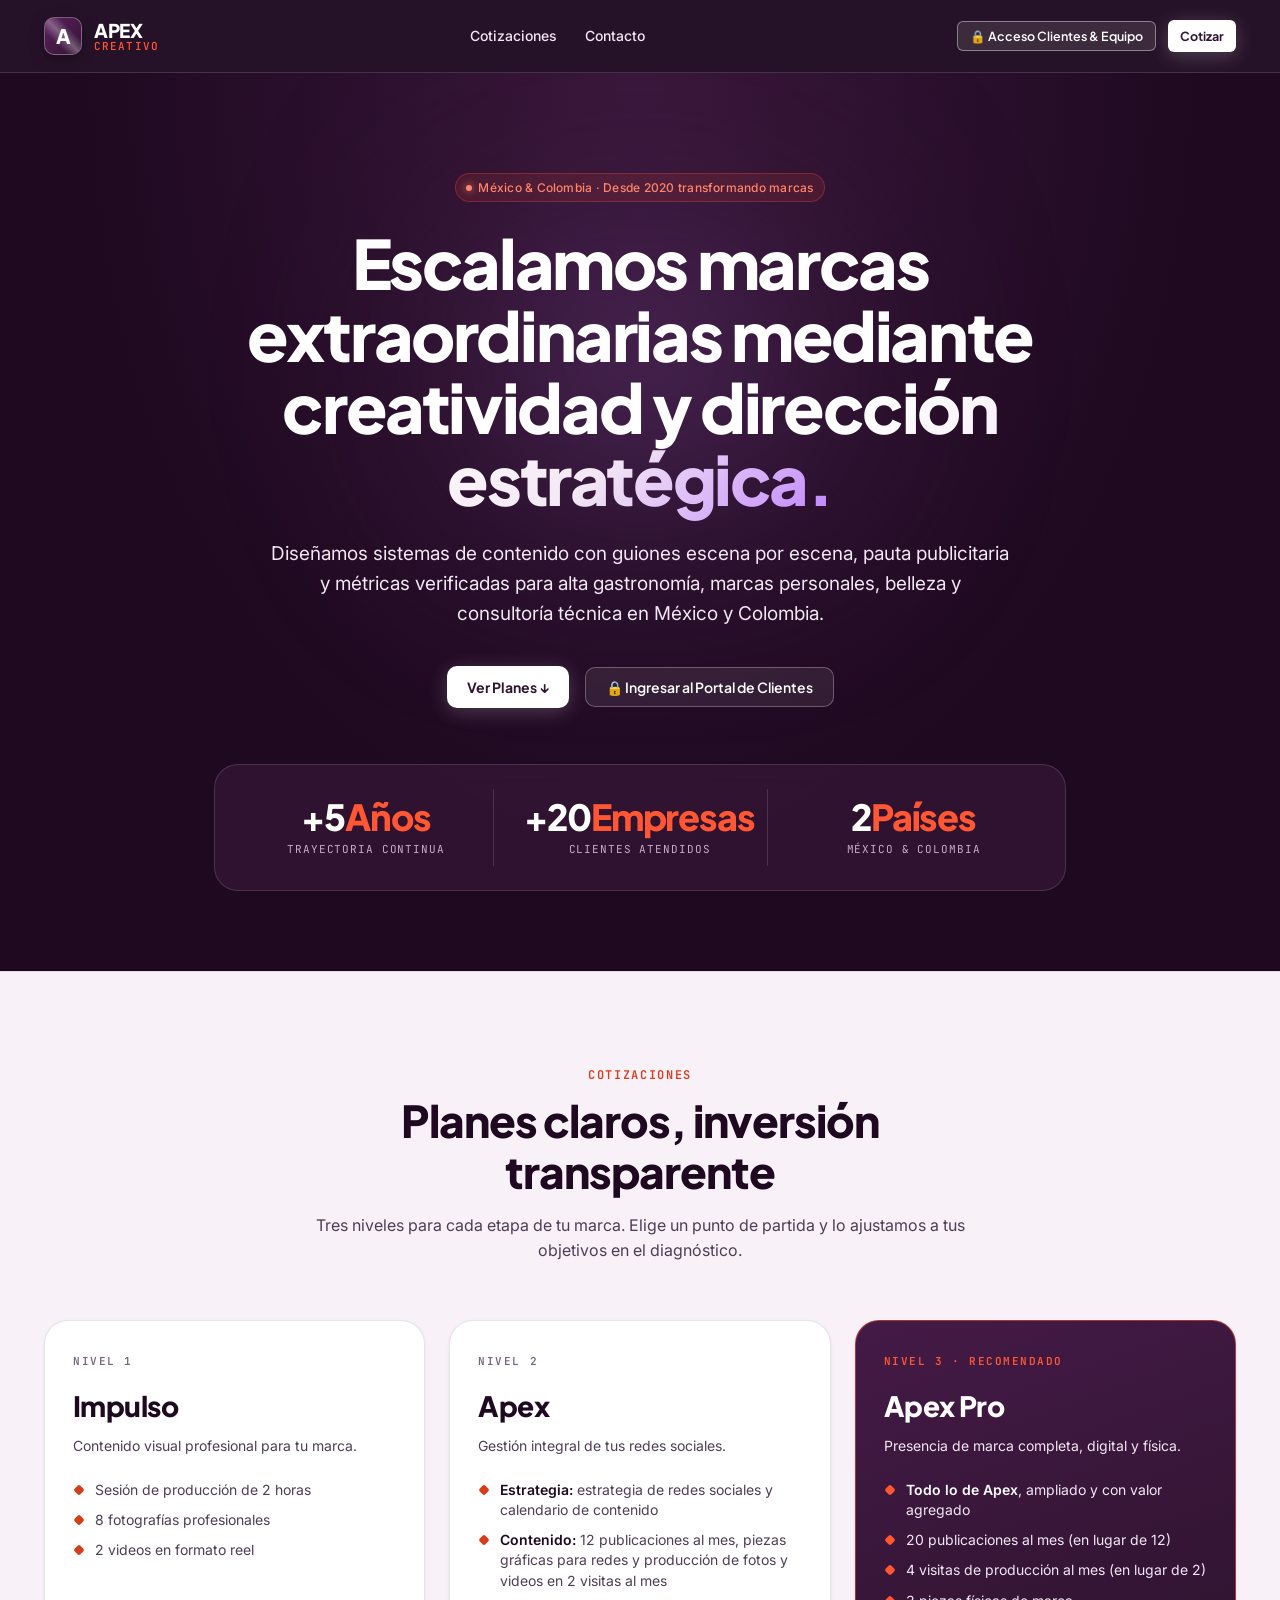
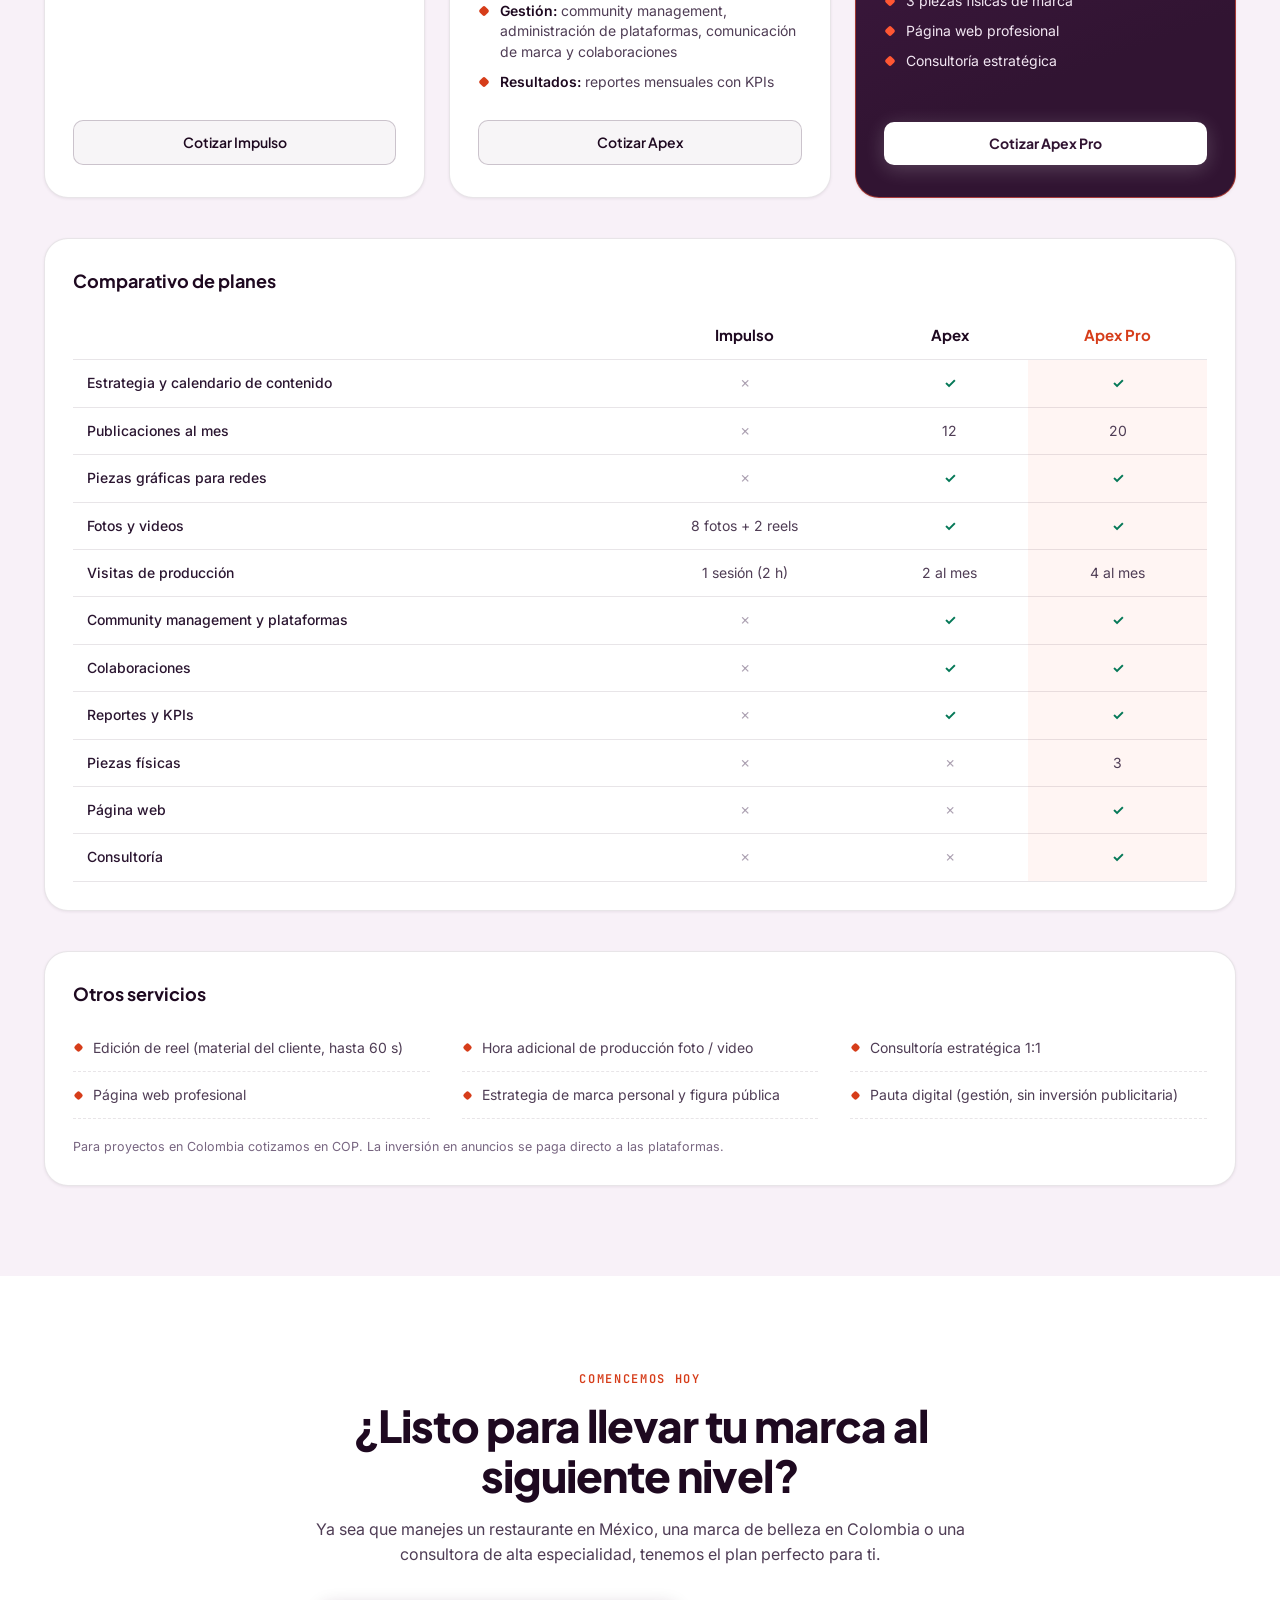
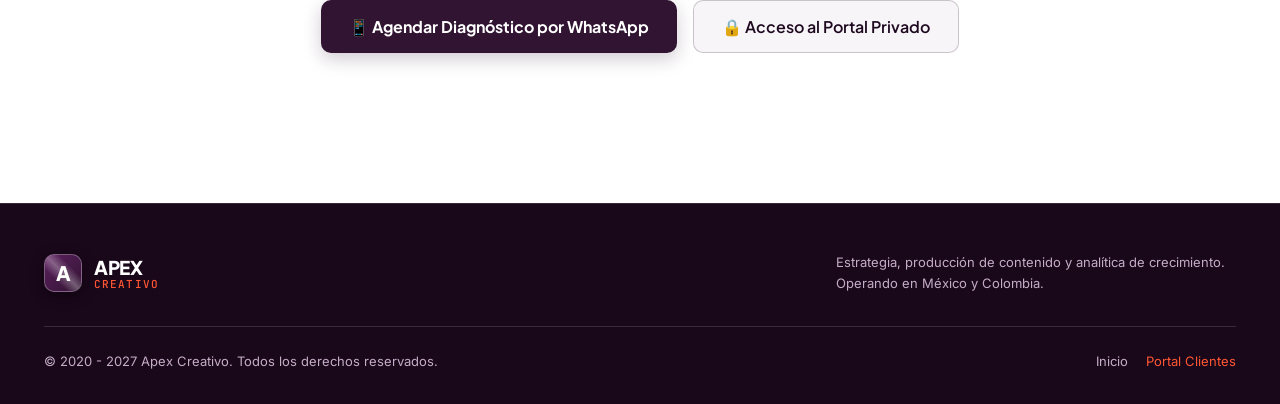
==== index.html @ 4cefa3d7 "Add files via upload" ====
<!DOCTYPE html>
<html lang="es">
<head>
  <meta charset="UTF-8">
  <meta name="viewport" content="width=device-width, initial-scale=1.0">
  <title>Apex Creativo · Agencia de Estrategia & Contenido (México & Colombia)</title>
  <meta name="description" content="Agencia de marketing digital, estrategia y producción de contenido para restaurantes, marcas personales, belleza y consultoría técnica en México y Colombia.">
  <link rel="icon" href="favicon.svg" type="image/svg+xml">
  <link rel="icon" href="favicon-32.png" type="image/png" sizes="32x32">
  <link rel="apple-touch-icon" href="apple-touch-icon.png">
  <link rel="stylesheet" href="styles.css?v=2026-11-07-1">
  <link rel="preconnect" href="https://fonts.googleapis.com">
  <link rel="preconnect" href="https://fonts.gstatic.com" crossorigin>
</head>
<body>

  <!-- ======================================================================
       HEADER / NAVBAR
       ====================================================================== -->
  <header class="site-header">
    <div class="container nav-container">
      <a href="#inicio" class="brand-logo">
        <div class="logo-symbol">A</div>
        <div class="brand-name">
          APEX
          <span>Creativo</span>
        </div>
      </a>

      <ul class="nav-links">
        <li><a href="#cotizaciones" class="nav-link">Cotizaciones</a></li>
        <li><a href="#contacto" class="nav-link">Contacto</a></li>
      </ul>

      <div class="nav-actions">
        <button class="btn btn-portal btn-sm" onclick="openPortalModal()">
          🔒 Acceso Clientes & Equipo
        </button>
        <a href="https://wa.me/524731647487?text=Hola%20Alejandra,%20quiero%20cotizar%20un%20proyecto%20con%20Apex%20Creativo" target="_blank" rel="noopener" class="btn btn-primary btn-sm">
          Cotizar
        </a>
      </div>
    </div>
  </header>

  <!-- ======================================================================
       HERO SECTION
       ====================================================================== -->
  <section class="hero-section" id="inicio">
    <div class="hero-glow"></div>
    <div class="container hero-content">
      <div class="hero-badge-wrap">
        <span class="badge badge-apex badge-glow">
          México & Colombia · Desde 2020 transformando marcas
        </span>
      </div>

      <h1 class="hero-title">
        Escalamos marcas extraordinarias mediante creatividad <span class="gradient-text">y dirección estratégica.</span>
      </h1>

      <p class="hero-description">
        Diseñamos sistemas de contenido con guiones escena por escena, pauta publicitaria y métricas verificadas para alta gastronomía, marcas personales, belleza y consultoría técnica en México y Colombia.
      </p>

      <div class="hero-cta-group">
        <a href="#cotizaciones" class="btn btn-primary">
          Ver Planes ↓
        </a>
        <button class="btn btn-secondary" onclick="openPortalModal()">
          🔒 Ingresar al Portal de Clientes
        </button>
      </div>

      <!-- Métricas / Estadísticas de Autoridad -->
      <div class="hero-stats">
        <div class="stat-item">
          <div class="stat-number">+5<span>Años</span></div>
          <div class="stat-label">Trayectoria Continua</div>
        </div>
        <div class="stat-item">
          <div class="stat-number">+20<span>Empresas</span></div>
          <div class="stat-label">Clientes atendidos</div>
        </div>
        <div class="stat-item">
          <div class="stat-number">2<span>Países</span></div>
          <div class="stat-label">México & Colombia</div>
        </div>
      </div>
    </div>
  </section>

  <!-- ======================================================================
       COTIZACIONES
       ====================================================================== -->
  <section class="section" id="cotizaciones" style="border-top: 1px solid var(--border-subtle);">
    <div class="container">
      <div class="section-head">
        <span class="section-tag">Cotizaciones</span>
        <h2 class="section-title">Planes claros, inversión transparente</h2>
        <p class="section-desc">Tres niveles para cada etapa de tu marca. Elige un punto de partida y lo ajustamos a tus objetivos en el diagnóstico.</p>
      </div>

      <div class="pricing-grid">
        <!-- Plan 1 -->
        <div class="price-card">
          <span class="price-level">Nivel 1</span>
          <h3 class="price-name">Impulso</h3>
          <p class="price-tagline">Contenido visual profesional para tu marca.</p>
          <ul class="price-features">
            <li>Sesión de producción de 2 horas</li>
            <li>8 fotografías profesionales</li>
            <li>2 videos en formato reel</li>
          </ul>
          <a href="https://wa.me/524731647487?text=Hola%20Alejandra,%20me%20interesa%20el%20plan%20Impulso" target="_blank" rel="noopener" class="btn btn-secondary price-cta">Cotizar Impulso</a>
        </div>

        <!-- Plan 2 -->
        <div class="price-card">
          <span class="price-level">Nivel 2</span>
          <h3 class="price-name">Apex</h3>
          <p class="price-tagline">Gestión integral de tus redes sociales.</p>
          <ul class="price-features">
            <li><b>Estrategia:</b> estrategia de redes sociales y calendario de contenido</li>
            <li><b>Contenido:</b> 12 publicaciones al mes, piezas gráficas para redes y producción de fotos y videos en 2 visitas al mes</li>
            <li><b>Gestión:</b> community management, administración de plataformas, comunicación de marca y colaboraciones</li>
            <li><b>Resultados:</b> reportes mensuales con KPIs</li>
          </ul>
          <a href="https://wa.me/524731647487?text=Hola%20Alejandra,%20me%20interesa%20el%20plan%20Apex" target="_blank" rel="noopener" class="btn btn-secondary price-cta">Cotizar Apex</a>
        </div>

        <!-- Plan 3 (destacado) -->
        <div class="price-card price-card--featured">
          <span class="price-level">Nivel 3 · Recomendado</span>
          <h3 class="price-name">Apex Pro</h3>
          <p class="price-tagline">Presencia de marca completa, digital y física.</p>
          <ul class="price-features">
            <li><b>Todo lo de Apex</b>, ampliado y con valor agregado</li>
            <li>20 publicaciones al mes (en lugar de 12)</li>
            <li>4 visitas de producción al mes (en lugar de 2)</li>
            <li>3 piezas físicas de marca</li>
            <li>Página web profesional</li>
            <li>Consultoría estratégica</li>
          </ul>
          <a href="https://wa.me/524731647487?text=Hola%20Alejandra,%20me%20interesa%20el%20plan%20Apex%20Pro" target="_blank" rel="noopener" class="btn btn-primary price-cta">Cotizar Apex Pro</a>
        </div>
      </div>

      <div class="compare-wrap">
        <h4 class="addons-title">Comparativo de planes</h4>
        <div class="compare-scroll">
          <table class="compare-table">
            <thead>
              <tr><th></th><th>Impulso</th><th>Apex</th><th class="is-featured">Apex Pro</th></tr>
            </thead>
            <tbody>
              <tr><th scope="row">Estrategia y calendario de contenido</th><td class="no">✗</td><td class="yes">✓</td><td class="yes">✓</td></tr>
              <tr><th scope="row">Publicaciones al mes</th><td class="no">✗</td><td>12</td><td>20</td></tr>
              <tr><th scope="row">Piezas gráficas para redes</th><td class="no">✗</td><td class="yes">✓</td><td class="yes">✓</td></tr>
              <tr><th scope="row">Fotos y videos</th><td>8 fotos + 2 reels</td><td class="yes">✓</td><td class="yes">✓</td></tr>
              <tr><th scope="row">Visitas de producción</th><td>1 sesión (2 h)</td><td>2 al mes</td><td>4 al mes</td></tr>
              <tr><th scope="row">Community management y plataformas</th><td class="no">✗</td><td class="yes">✓</td><td class="yes">✓</td></tr>
              <tr><th scope="row">Colaboraciones</th><td class="no">✗</td><td class="yes">✓</td><td class="yes">✓</td></tr>
              <tr><th scope="row">Reportes y KPIs</th><td class="no">✗</td><td class="yes">✓</td><td class="yes">✓</td></tr>
              <tr><th scope="row">Piezas físicas</th><td class="no">✗</td><td class="no">✗</td><td>3</td></tr>
              <tr><th scope="row">Página web</th><td class="no">✗</td><td class="no">✗</td><td class="yes">✓</td></tr>
              <tr><th scope="row">Consultoría</th><td class="no">✗</td><td class="no">✗</td><td class="yes">✓</td></tr>
            </tbody>
          </table>
        </div>
      </div>

      <div class="addons-wrap">
        <h4 class="addons-title">Otros servicios</h4>
        <div class="addons-grid">
          <div class="addon-item"><span>Edición de reel (material del cliente, hasta 60 s)</span></div>
          <div class="addon-item"><span>Hora adicional de producción foto / video</span></div>
          <div class="addon-item"><span>Consultoría estratégica 1:1</span></div>
          <div class="addon-item"><span>Página web profesional</span></div>
          <div class="addon-item"><span>Estrategia de marca personal y figura pública</span></div>
          <div class="addon-item"><span>Pauta digital (gestión, sin inversión publicitaria)</span></div>
        </div>
        <p class="price-note">Para proyectos en Colombia cotizamos en COP. La inversión en anuncios se paga directo a las plataformas.</p>
      </div>
    </div>
  </section>

  <!-- ======================================================================
       CONTACTO & CONVERSIÓN
       ====================================================================== -->
  <section class="section" id="contacto">
    <div class="container" style="text-align:center; max-width:760px;">
      <span class="section-tag">Comencemos Hoy</span>
      <h2 class="section-title">¿Listo para llevar tu marca al siguiente nivel?</h2>
      <p class="section-desc" style="margin-bottom:32px;">
        Ya sea que manejes un restaurante en México, una marca de belleza en Colombia o una consultora de alta especialidad, tenemos el plan perfecto para ti.
      </p>
      <div style="display:flex; justify-content:center; gap:16px; flex-wrap:wrap;">
        <a href="https://wa.me/524731647487?text=Hola%20Apex%20Creativo,%20quiero%20agendar%20un%20diagnóstico" target="_blank" rel="noopener" class="btn btn-primary" style="padding:14px 28px; font-size:16px;">
          📱 Agendar Diagnóstico por WhatsApp
        </a>
        <button class="btn btn-secondary" onclick="openPortalModal()" style="padding:14px 28px; font-size:16px;">
          🔒 Acceso al Portal Privado
        </button>
      </div>
    </div>
  </section>

  <!-- ======================================================================
       FOOTER
       ====================================================================== -->
  <footer class="site-footer">
    <div class="container">
      <div class="footer-top">
        <div class="brand-logo">
          <div class="logo-symbol">A</div>
          <div class="brand-name">
            APEX
            <span>Creativo</span>
          </div>
        </div>
        <p style="color:var(--text-dim); font-size:13px; max-width:400px;">
          Estrategia, producción de contenido y analítica de crecimiento. Operando en México y Colombia.
        </p>
      </div>
      <div class="footer-bottom">
        <div>© 2020 - 2027 Apex Creativo. Todos los derechos reservados.</div>
        <div style="display:flex; gap:18px;">
          <a href="#inicio" style="color:var(--text-dim);">Inicio</a>
          <a href="javascript:void(0)" onclick="openPortalModal()" style="color:var(--apex-orange);">Portal Clientes</a>
        </div>
      </div>
    </div>
  </footer>


  <!-- ======================================================================
       MODAL / WORKSPACE PRIVADO (PORTAL CLIENTES & EQUIPO)
       ====================================================================== -->
  <div class="portal-overlay" id="portalOverlay">
    <div class="portal-modal">
      
      <!-- Barra Superior del Modal -->
      <div class="portal-topbar">
        <div class="portal-brand">
          <div class="logo-symbol" style="width:30px;height:30px;font-size:16px;">A</div>
          <span style="font-family:var(--font-display);font-weight:700;color:#fff;">Apex Workspace</span>
          <span class="portal-mode-badge" id="portalRoleBadge">Portal Privado</span>
        </div>

        <!-- Selector de Cliente (Solo visible en modo equipo) -->
        <div id="clientSwitcherWrap" hidden>
          <select id="clientSwitcherSelect" class="form-control" style="font-size:12px;padding:5px 10px;background:var(--bg-surface);">
            <!-- Llenado dinámicamente por app.js -->
          </select>
        </div>

        <div class="portal-actions">
          <button class="btn btn-sm btn-secondary" onclick="logout()" title="Cerrar sesión">Salir</button>
          <button class="btn btn-sm btn-secondary" onclick="closePortalModal()" style="padding:4px 8px;font-size:16px;">✕</button>
        </div>
      </div>

      <!-- PANTALLA 1: AUTENTICACIÓN / PIN -->
      <div class="auth-container" id="portalAuthScreen">
        <div class="auth-card">
          <div class="logo-symbol" style="margin: 0 auto 16px; width:48px; height:48px; font-size:24px;">A</div>
          <h3 style="font-family:var(--font-display);font-size:22px;color:var(--text-strong);margin-bottom:6px;">Acceso al Workspace</h3>
          <p style="font-size:13px;color:var(--text-muted);margin-bottom:20px;">Revisa tu parrilla de contenido y consulta tus resultados mensuales.</p>

          <div class="auth-tabs">
            <button class="auth-tab-btn active" id="authTabClient">Acceso Clientes</button>
            <button class="auth-tab-btn" id="authTabTeam">Equipo Apex</button>
          </div>

          <div class="auth-input-group" id="authGroupClientSelect">
            <label class="auth-label" for="authClientSearch">Escribe el nombre de tu marca</label>
            <div class="auth-combo">
              <input type="text" id="authClientSearch" class="auth-input auth-search" placeholder="Ej. Faro" autocomplete="off" spellcheck="false"
                role="combobox" aria-autocomplete="list" aria-expanded="false" aria-controls="authClientSugerencias">
              <input type="hidden" id="authClientSelect" value="">
              <ul id="authClientSugerencias" class="auth-sugerencias" role="listbox" aria-label="Marcas encontradas" hidden></ul>
            </div>
          </div>

          <div class="auth-input-group" id="authGroupTeamSelect" hidden>
            <label class="auth-label">¿Quién ingresa?</label>
            <select id="authTeamSelect" class="auth-select">
              <!-- Miembros del equipo cargados por app.js -->
            </select>
          </div>

          <div class="auth-input-group">
            <label class="auth-label" id="authPinLabel">Ingresa el PIN de tu Marca (4 dígitos)</label>
            <input type="password" id="authPinInput" class="auth-input pin-input" maxlength="8" placeholder="••••">
          </div>

          <div id="authErrorMsg" style="color:#c8264a;font-size:12px;margin-bottom:14px;" hidden></div>

          <button class="btn btn-primary" id="authSubmitBtn" style="width:100%;padding:12px;">
            Ingresar al Workspace
          </button>
        </div>
      </div>

      <!-- PANTALLA 2: WORKSPACE INTERNO (PARRILLA, TAREAS, RESULTADOS) -->
      <div class="workspace-body" id="portalWorkspaceBody" hidden>
        
        <!-- Encabezado de Cliente Activo -->
        <div class="workspace-header">
          <div class="client-active-info">
            <div class="client-avatar" id="currentClientAvatar"></div>
            <div class="client-meta">
              <h2 id="currentClientName">Cliente</h2>
              <p id="currentClientSector">Gastronomía de Autor · México</p>
            </div>
          </div>

          <div>
            <button class="btn btn-sm btn-secondary" id="btnActualizarNube" onclick="actualizarDesdeNube()" title="Guarda tus cambios y trae lo último de la nube">🔄 Actualizar</button>
          </div>
        </div>

        <!-- Pestañas de Navegación del Portal -->
        <nav class="portal-tabs">
          <button class="portal-tab active" data-tab="resultados">📊 Resumen de Resultados</button>
          <button class="portal-tab" data-tab="planeacion">📝 Planeación</button>
          <button class="portal-tab" data-tab="parrilla">📅 Parrilla de Contenido</button>
          <button class="portal-tab" data-tab="tareas" id="tabBtnTareas">📋 Tablero de Colaboradores</button>
          <button class="portal-tab" data-tab="ajustes" id="tabBtnAjustes">⚙️ Ajustes de Agencia</button>
          <button class="portal-tab" data-tab="pagos">💳 Pagos</button>
        </nav>

        <!-- Contenedores de las Pestañas -->
        
        <!-- Pestaña 1: Parrilla -->
        <div class="tab-content" id="viewTab_parrilla" hidden>
          <div class="cal-toolbar">
            <div class="cal-nav">
              <button class="btn btn-sm btn-secondary" id="calPrevMonthBtn">‹</button>
              <div class="cal-title-display" id="calMonthDisplay">Septiembre 2026</div>
              <button class="btn btn-sm btn-secondary" id="calNextMonthBtn">›</button>
              <button class="btn btn-sm btn-secondary" id="calTodayBtn">Hoy</button>
            </div>
            <div class="mono" style="font-size:12px;color:var(--text-muted);" id="calSummaryDisplay">
              0 piezas programadas
            </div>
          </div>

          <div id="calColorTools" class="cal-color-tools"></div>

          <div class="cal-container">
            <div class="cal-days-header">
              <div class="cal-day-label">Lun</div>
              <div class="cal-day-label">Mar</div>
              <div class="cal-day-label">Mié</div>
              <div class="cal-day-label">Jue</div>
              <div class="cal-day-label">Vie</div>
              <div class="cal-day-label">Sáb</div>
              <div class="cal-day-label">Dom</div>
            </div>
            <div class="cal-grid-body" id="calGridBody">
              <!-- Generado dinámicamente por app.js -->
            </div>
          </div>

          <div id="dayDetailPanel" hidden></div>
        </div>

        <!-- Pestaña: Planeación del mes -->
        <div class="tab-content" id="viewTab_planeacion" hidden>
          <!-- Llenado por app.js -->
        </div>


        <!-- Pestaña 3: Tablero de Tareas de Colaboradores (Solo Equipo) -->
        <div class="tab-content" id="viewTab_tareas" hidden>
          <!-- Llenado por app.js -->
        </div>

        <!-- Pestaña 4: Resultados Mensuales -->
        <div class="tab-content" id="viewTab_resultados">
          <!-- Llenado por app.js -->
        </div>

        <!-- Pestaña 5: Ajustes de Agencia (Solo Equipo) -->
        <div class="tab-content" id="viewTab_ajustes" hidden>
          <!-- Llenado por app.js -->
        </div>

        <!-- Pestaña: Pagos -->
        <div class="tab-content" id="viewTab_pagos" hidden>
          <!-- Llenado por app.js -->
        </div>

      </div>

    </div>
  </div>

  <!-- LIGHTBOX DE CAPTURAS -->
  <div class="lightbox-modal" id="globalLightboxModal" hidden style="display: none;" onclick="closeLightbox()">
    <img id="globalLightboxImg" src="" alt="Captura ampliada">
  </div>

  <!-- SCRIPTS -->
  <script src="reportes.js?v=2026-11-07-1"></script>
  <script src="app.js?v=2026-11-07-1"></script>
</body>
</html>
---- styles.css ----
/* ==========================================================================
   APEX CREATIVO · SISTEMA DE DISEÑO & ESTILOS GLOBALES
   Inspirado en estudios de diseño internacional (Basic/Dept, Pentagram, Monks)
   Especializado para agencias de alto impacto (México & Colombia)
   ========================================================================== */

@import url('https://fonts.googleapis.com/css2?family=Plus+Jakarta+Sans:wght@300;400;500;600;700;800&family=Inter:wght@300;400;500;600;700&family=JetBrains+Mono:wght@400;500;600&display=swap');

:root {
  /* Paleta cromática principal: Morado Eggplant #311432 & Blanco */
  --bg-dark: #1e0920;
  --bg-surface: #311432;
  --bg-surface-elevated: #441a46;
  --bg-card: rgba(49, 20, 50, 0.9);
  --bg-glass: rgba(68, 26, 70, 0.72);
  
  --border-subtle: rgba(255, 255, 255, 0.14);
  --border-medium: rgba(255, 255, 255, 0.28);
  --border-focus: #ffffff;
  
  --text-main: #ffffff;
  --text-muted: #f2e7f3;
  --text-dim: #c5adc7;
  
  /* Acentos de marca */
  --apex-eggplant: #311432;
  --apex-eggplant-light: #522254;
  --apex-purple: #c084fc;
  --apex-purple-glow: rgba(192, 132, 252, 0.3);
  
  --apex-orange: #ff5733;
  --apex-orange-glow: rgba(255, 87, 51, 0.25);
  --apex-orange-hover: #ff6e4e;
  
  --apex-emerald: #10b981;
  --apex-emerald-soft: rgba(16, 185, 129, 0.15);
  
  --apex-blue: #38bdf8;
  --apex-blue-soft: rgba(56, 189, 248, 0.15);
  
  --apex-amber: #fbbf24;
  --apex-amber-soft: rgba(251, 191, 36, 0.15);

  /* Formatos y estados */
  --color-reel: #f43f5e;
  --color-carrusel: #c084fc;
  --color-post: #38bdf8;
  --color-historia: #ec4899;
  
  --status-pendiente: #9a7d9d;
  --status-grabado: #fbbf24;
  --status-editado: #c084fc;
  --status-aprobado: #10b981;
  --status-publicado: #059669;

  /* Tipografías */
  --font-display: 'Plus Jakarta Sans', system-ui, -apple-system, sans-serif;
  --font-body: 'Inter', system-ui, -apple-system, sans-serif;
  --font-mono: 'JetBrains Mono', ui-monospace, monospace;

  /* Dimensiones y radios */
  --radius-sm: 6px;
  --radius-md: 10px;
  --radius-lg: 16px;
  --radius-xl: 24px;
  --radius-full: 9999px;

  --shadow-sm: 0 2px 4px rgba(0, 0, 0, 0.2);
  --shadow-md: 0 8px 24px rgba(0, 0, 0, 0.35);
  --shadow-glow: 0 0 35px var(--apex-orange-glow);

  --transition-fast: 0.18s cubic-bezier(0.16, 1, 0.3, 1);
  --transition-normal: 0.3s cubic-bezier(0.16, 1, 0.3, 1);
}

/* ==========================================================================
   RESET & BASES
   ========================================================================== */
*, *::before, *::after {
  box-sizing: border-box;
  margin: 0;
  padding: 0;
}

[hidden] {
  display: none !important;
}

html {
  scroll-behavior: smooth;
  color-scheme: light;
  -webkit-text-size-adjust: 100%;
}

body {
  background-color: var(--bg-dark);
  color: var(--text-main);
  font-family: var(--font-body);
  font-size: 15px;
  line-height: 1.6;
  -webkit-font-smoothing: antialiased;
  -moz-osx-font-smoothing: grayscale;
  overflow-x: hidden;
  min-height: 100vh;
}

a {
  color: inherit;
  text-decoration: none;
}

button, input, select, textarea {
  font-family: inherit;
  font-size: inherit;
  color: inherit;
  border: none;
  background: none;
}

button {
  cursor: pointer;
}

img, svg {
  display: block;
  max-width: 100%;
}

::selection {
  background: var(--apex-orange);
  color: #ffffff;
}

/* ==========================================================================
   UTILIDADES & COMPONENTES REUTILIZABLES
   ========================================================================== */
.container {
  width: 100%;
  max-width: 1240px;
  margin: 0 auto;
  padding: 0 24px;
}

.mono {
  font-family: var(--font-mono);
}

.badge {
  display: inline-flex;
  align-items: center;
  gap: 6px;
  padding: 4px 10px;
  border-radius: var(--radius-full);
  font-size: 12px;
  font-weight: 500;
  letter-spacing: 0.02em;
}

.badge-apex {
  background: rgba(255, 77, 40, 0.12);
  border: 1px solid rgba(255, 77, 40, 0.3);
  color: #ff856b;
}

.badge-glow {
  position: relative;
}
.badge-glow::before {
  content: '';
  display: inline-block;
  width: 6px;
  height: 6px;
  border-radius: 50%;
  background: currentColor;
  box-shadow: 0 0 8px currentColor;
}

.btn {
  display: inline-flex;
  align-items: center;
  justify-content: center;
  gap: 8px;
  padding: 10px 20px;
  border-radius: var(--radius-md);
  font-family: var(--font-display);
  font-weight: 600;
  font-size: 14px;
  transition: all var(--transition-fast);
  white-space: nowrap;
}

.btn-primary {
  background: var(--btn-p-bg);
  color: var(--btn-p-fg);
  font-weight: 700;
  box-shadow: var(--btn-p-shadow);
}
.btn-primary:hover {
  background: var(--btn-p-bg-hover);
  color: var(--btn-p-fg);
  transform: translateY(-1px);
  box-shadow: var(--btn-p-shadow-hover);
}

.btn-secondary {
  background: var(--btn-s-bg);
  border: 1px solid var(--border-medium);
  color: var(--text-strong);
}
.btn-secondary:hover {
  background: var(--btn-s-bg-hover);
  border-color: var(--border-focus);
  transform: translateY(-1px);
}

.btn-sm {
  padding: 6px 12px;
  font-size: 12.5px;
  border-radius: var(--radius-sm);
}

.btn-portal {
  background: rgba(255, 255, 255, 0.1);
  border: 1px solid rgba(255, 255, 255, 0.4);
  color: #ffffff;
}
.btn-portal:hover {
  border-color: #ffffff;
  background: rgba(255, 255, 255, 0.2);
  box-shadow: 0 0 20px rgba(255, 255, 255, 0.25);
}

/* ==========================================================================
   HEADER / NAVBAR
   ========================================================================== */
.site-header {
  position: sticky;
  top: 0;
  z-index: 100;
  background: rgba(30, 9, 32, 0.88);
  backdrop-filter: blur(16px);
  -webkit-backdrop-filter: blur(16px);
  border-bottom: 1px solid var(--border-subtle);
  transition: all var(--transition-fast);
}

.nav-container {
  display: flex;
  align-items: center;
  justify-content: space-between;
  height: 72px;
}

.brand-logo {
  display: flex;
  align-items: center;
  gap: 12px;
}

.logo-symbol {
  width: 38px;
  height: 38px;
  background: linear-gradient(135deg, #5c205e, #311432);
  border: 1px solid rgba(255, 255, 255, 0.3);
  border-radius: var(--radius-md);
  display: flex;
  align-items: center;
  justify-content: center;
  color: #ffffff;
  font-family: var(--font-display);
  font-weight: 800;
  font-size: 20px;
  letter-spacing: -0.05em;
  box-shadow: 0 4px 14px rgba(0, 0, 0, 0.4);
  position: relative;
  overflow: hidden;
}

.logo-symbol::after {
  content: '';
  position: absolute;
  top: -50%;
  left: -50%;
  width: 200%;
  height: 200%;
  background: linear-gradient(45deg, transparent 40%, rgba(255,255,255,0.3) 50%, transparent 60%);
  animation: shine 6s infinite;
}

@keyframes shine {
  0% { transform: translateX(-100%); }
  20%, 100% { transform: translateX(100%); }
}

.brand-name {
  font-family: var(--font-display);
  font-weight: 800;
  font-size: 19px;
  letter-spacing: -0.02em;
  color: #ffffff;
  display: flex;
  flex-direction: column;
  line-height: 1.1;
}

.brand-name span {
  font-size: 11px;
  font-family: var(--font-mono);
  font-weight: 500;
  color: var(--apex-orange);
  letter-spacing: 0.1em;
  text-transform: uppercase;
}

.nav-links {
  display: flex;
  align-items: center;
  gap: 28px;
  list-style: none;
}

.nav-link {
  font-size: 14px;
  font-weight: 500;
  color: var(--text-muted);
  transition: color var(--transition-fast);
}
.nav-link:hover {
  color: var(--text-main);
}

.nav-actions {
  display: flex;
  align-items: center;
  gap: 12px;
}

/* ==========================================================================
   HERO SECTION
   ========================================================================== */
.hero-section {
  position: relative;
  padding: 100px 0 80px;
  overflow: hidden;
}

.hero-glow {
  position: absolute;
  top: 10%;
  left: 50%;
  transform: translateX(-50%);
  width: 700px;
  height: 400px;
  background: radial-gradient(circle, rgba(192, 132, 252, 0.22) 0%, rgba(49, 20, 50, 0.55) 50%, transparent 70%);
  filter: blur(80px);
  pointer-events: none;
  z-index: 0;
}

.hero-content {
  position: relative;
  z-index: 1;
  text-align: center;
  max-width: 900px;
  margin: 0 auto;
}

.hero-badge-wrap {
  margin-bottom: 24px;
}

.hero-title {
  font-family: var(--font-display);
  font-size: clamp(38px, 6vw, 68px);
  font-weight: 800;
  line-height: 1.06;
  letter-spacing: -0.035em;
  margin-bottom: 24px;
  color: #ffffff;
}

.hero-title .gradient-text {
  background: linear-gradient(135deg, #ffffff 30%, #f3e8f4 65%, #c084fc 100%);
  -webkit-background-clip: text;
  -webkit-text-fill-color: transparent;
}

.hero-description {
  font-size: clamp(16px, 2vw, 19px);
  color: var(--text-muted);
  max-width: 740px;
  margin: 0 auto 36px;
  line-height: 1.6;
}

.hero-cta-group {
  display: flex;
  align-items: center;
  justify-content: center;
  gap: 16px;
  flex-wrap: wrap;
  margin-bottom: 56px;
}

.hero-stats {
  display: grid;
  grid-template-columns: repeat(4, 1fr);
  gap: 18px;
  padding: 24px;
  background: var(--bg-card);
  border: 1px solid var(--border-subtle);
  border-radius: var(--radius-xl);
  backdrop-filter: blur(12px);
  margin-top: 20px;
}

.stat-item {
  text-align: center;
  padding: 8px 12px;
}
.stat-item:not(:last-child) {
  border-right: 1px solid var(--border-subtle);
}

.stat-number {
  font-family: var(--font-display);
  font-size: clamp(26px, 3.5vw, 36px);
  font-weight: 800;
  color: #ffffff;
  letter-spacing: -0.03em;
  line-height: 1.1;
}

.stat-number span {
  color: var(--apex-orange);
}

.stat-label {
  font-family: var(--font-mono);
  font-size: 11px;
  color: var(--text-dim);
  text-transform: uppercase;
  letter-spacing: 0.08em;
  margin-top: 4px;
}

/* ==========================================================================
   CLIENT MARQUEE / TICKER
   ========================================================================== */
.marquee-section {
  padding: 36px 0;
  border-top: 1px solid var(--border-subtle);
  border-bottom: 1px solid var(--border-subtle);
  background: rgba(18, 24, 34, 0.4);
  overflow: hidden;
}

.marquee-label {
  text-align: center;
  font-family: var(--font-mono);
  font-size: 11px;
  text-transform: uppercase;
  letter-spacing: 0.12em;
  color: var(--text-dim);
  margin-bottom: 18px;
}

.marquee-track {
  display: flex;
  width: max-content;
  animation: marquee 28s linear infinite;
  gap: 40px;
}

@keyframes marquee {
  0% { transform: translateX(0); }
  100% { transform: translateX(-50%); }
}

.marquee-item {
  display: flex;
  align-items: center;
  gap: 10px;
  padding: 8px 20px;
  background: var(--bg-surface-elevated);
  border: 1px solid var(--border-subtle);
  border-radius: var(--radius-full);
  font-family: var(--font-display);
  font-weight: 600;
  font-size: 14px;
  color: var(--text-muted);
  white-space: nowrap;
}

.marquee-item .flag {
  font-size: 16px;
}

/* ==========================================================================
   SECTORES & CASOS DE ESTUDIO
   ========================================================================== */
.section {
  padding: 90px 0;
  position: relative;
}

.section-head {
  text-align: center;
  max-width: 680px;
  margin: 0 auto 56px;
}

.section-tag {
  font-family: var(--font-mono);
  font-size: 12px;
  font-weight: 600;
  color: var(--apex-orange);
  text-transform: uppercase;
  letter-spacing: 0.14em;
  margin-bottom: 10px;
  display: inline-block;
}

.section-title {
  font-family: var(--font-display);
  font-size: clamp(28px, 4vw, 44px);
  font-weight: 800;
  letter-spacing: -0.025em;
  color: var(--text-strong);
  line-height: 1.15;
  margin-bottom: 16px;
}

.section-desc {
  font-size: 16px;
  color: var(--text-muted);
}

.grid-sectors {
  display: grid;
  grid-template-columns: repeat(auto-fit, minmax(280px, 1fr));
  gap: 24px;
}

.sector-card {
  background: var(--bg-surface);
  border: 1px solid var(--border-subtle);
  border-radius: var(--radius-lg);
  padding: 30px;
  transition: all var(--transition-normal);
  position: relative;
  overflow: hidden;
  display: flex;
  flex-direction: column;
}

.sector-card:hover {
  transform: translateY(-4px);
  border-color: var(--border-medium);
  box-shadow: 0 16px 36px rgba(0, 0, 0, 0.4);
}

.sector-card::before {
  content: '';
  position: absolute;
  top: 0;
  left: 0;
  right: 0;
  height: 3px;
  background: var(--sector-color, var(--apex-orange));
  opacity: 0.6;
  transition: opacity var(--transition-fast);
}
.sector-card:hover::before {
  opacity: 1;
}

.sector-icon {
  font-size: 32px;
  margin-bottom: 18px;
}

.sector-name {
  font-family: var(--font-display);
  font-weight: 700;
  font-size: 20px;
  color: var(--text-strong);
  margin-bottom: 10px;
  letter-spacing: -0.01em;
}

.sector-desc {
  font-size: 14px;
  color: var(--text-muted);
  line-height: 1.55;
  margin-bottom: 20px;
  flex: 1;
}

.sector-clients {
  border-top: 1px solid var(--border-subtle);
  padding-top: 14px;
  display: flex;
  flex-wrap: wrap;
  gap: 6px;
}

.client-chip {
  font-family: var(--font-mono);
  font-size: 11px;
  padding: 3px 8px;
  background: var(--bg-surface-elevated);
  border-radius: var(--radius-sm);
  color: var(--text-dim);
}

/* ==========================================================================
   METODOLOGÍA DE 4 PASOS
   ========================================================================== */
.grid-steps {
  display: grid;
  grid-template-columns: repeat(4, 1fr);
  gap: 20px;
}

.step-card {
  background: var(--bg-surface);
  border: 1px solid var(--border-subtle);
  border-radius: var(--radius-lg);
  padding: 28px 24px;
  position: relative;
}

.step-number {
  font-family: var(--font-mono);
  font-size: 13px;
  color: var(--apex-orange);
  font-weight: 600;
  margin-bottom: 14px;
  display: flex;
  align-items: center;
  gap: 8px;
}
.step-number::after {
  content: '';
  flex: 1;
  height: 1px;
  background: var(--border-subtle);
}

.step-title {
  font-family: var(--font-display);
  font-weight: 700;
  font-size: 17px;
  color: var(--text-strong);
  margin-bottom: 8px;
}

.step-text {
  font-size: 13.5px;
  color: var(--text-muted);
  line-height: 1.5;
}

/* ==========================================================================
   EQUIPO / DIRECCIÓN
   ========================================================================== */
.team-wrap {
  background: var(--bg-surface);
  border: 1px solid var(--border-subtle);
  border-radius: var(--radius-xl);
  padding: 40px;
  display: grid;
  grid-template-columns: 1fr 1fr;
  gap: 40px;
  align-items: center;
}

.director-info h3 {
  font-family: var(--font-display);
  font-size: 26px;
  font-weight: 800;
  color: var(--text-strong);
  margin-bottom: 6px;
}

.director-title {
  font-family: var(--font-mono);
  color: var(--apex-orange);
  font-size: 12px;
  text-transform: uppercase;
  letter-spacing: 0.1em;
  margin-bottom: 18px;
}

.director-bio {
  color: var(--text-muted);
  font-size: 15px;
  line-height: 1.65;
  margin-bottom: 24px;
}

.collaborators-grid {
  display: grid;
  grid-template-columns: repeat(2, 1fr);
  gap: 14px;
}

.collab-box {
  background: var(--bg-surface-elevated);
  border: 1px solid var(--border-subtle);
  border-radius: var(--radius-md);
  padding: 16px;
}

.collab-box h4 {
  font-family: var(--font-display);
  font-weight: 700;
  font-size: 15px;
  color: var(--text-strong);
  margin-bottom: 2px;
}

.collab-box p {
  font-size: 12px;
  color: var(--text-dim);
}

/* ==========================================================================
   COTIZACIONES / PLANES DE MERCADO
   ========================================================================== */
.pricing-grid {
  display: grid;
  grid-template-columns: repeat(auto-fit, minmax(300px, 1fr));
  gap: 24px;
  margin-top: 36px;
}

.price-card {
  background: var(--bg-surface);
  border: 1px solid var(--border-subtle);
  border-radius: var(--radius-xl);
  padding: 32px 28px;
  display: flex;
  flex-direction: column;
  position: relative;
  transition: transform var(--transition-normal), border-color var(--transition-normal), box-shadow var(--transition-normal);
}
.price-card:hover {
  transform: translateY(-4px);
  border-color: var(--border-medium);
  box-shadow: 0 16px 36px rgba(0, 0, 0, 0.4);
}
.price-card--featured {
  background: linear-gradient(160deg, var(--bg-surface-elevated) 0%, var(--bg-surface) 70%);
  border-color: rgba(255, 87, 51, 0.55);
  box-shadow: 0 0 0 1px rgba(255, 87, 51, 0.25), var(--shadow-glow);
}
.price-level {
  font-family: var(--font-mono);
  font-size: 11px;
  font-weight: 600;
  text-transform: uppercase;
  letter-spacing: 0.14em;
  color: var(--text-dim);
  margin-bottom: 14px;
}
.price-card--featured .price-level { color: var(--apex-orange); }
.price-name {
  font-family: var(--font-display);
  font-size: 28px;
  font-weight: 800;
  letter-spacing: -0.02em;
  color: var(--text-strong);
  margin-bottom: 6px;
}
.price-tagline {
  font-size: 14px;
  color: var(--text-muted);
  margin-bottom: 22px;
}
.price-value {
  display: flex;
  align-items: baseline;
  gap: 8px;
  padding-bottom: 22px;
  margin-bottom: 22px;
  border-bottom: 1px solid var(--border-subtle);
}
.price-amount {
  font-family: var(--font-display);
  font-size: 44px;
  font-weight: 800;
  letter-spacing: -0.03em;
  color: var(--text-strong);
  line-height: 1;
}
.price-period {
  font-family: var(--font-mono);
  font-size: 12px;
  color: var(--text-dim);
}
.price-features {
  list-style: none;
  padding: 0;
  margin: 0 0 28px;
  display: flex;
  flex-direction: column;
  gap: 10px;
  flex: 1;
}
.price-features li {
  font-size: 14px;
  color: var(--text-muted);
  padding-left: 22px;
  position: relative;
  line-height: 1.45;
}
.price-features li::before {
  content: '';
  position: absolute;
  left: 2px;
  top: 6px;
  width: 8px;
  height: 8px;
  border-radius: 2px;
  background: var(--apex-orange);
  transform: rotate(45deg);
}
.price-cta { width: 100%; }

.addons-wrap {
  margin-top: 40px;
  background: var(--bg-surface);
  border: 1px solid var(--border-subtle);
  border-radius: var(--radius-xl);
  padding: 28px;
}
.addons-title {
  font-family: var(--font-display);
  font-size: 18px;
  font-weight: 700;
  color: var(--text-strong);
  margin-bottom: 16px;
}
.addons-grid {
  display: grid;
  grid-template-columns: repeat(auto-fit, minmax(300px, 1fr));
  gap: 0 32px;
}
.addon-item {
  display: flex;
  justify-content: space-between;
  align-items: baseline;
  gap: 16px;
  padding: 12px 0;
  border-bottom: 1px dashed var(--border-subtle);
  font-size: 14px;
  color: var(--text-muted);
}
.addon-item strong {
  font-family: var(--font-mono);
  font-size: 13px;
  color: var(--text-strong);
  white-space: nowrap;
}
.price-note {
  margin-top: 18px;
  font-size: 12.5px;
  color: var(--text-dim);
}

.price-features li b { color: var(--text-strong); font-weight: 600; }
.compare-wrap {
  margin-top: 40px;
  background: var(--bg-surface);
  border: 1px solid var(--border-subtle);
  border-radius: var(--radius-xl);
  padding: 28px;
}
.compare-scroll { overflow-x: auto; -webkit-overflow-scrolling: touch; }
.compare-table {
  width: 100%;
  min-width: 560px;
  border-collapse: collapse;
  font-size: 14px;
}
.compare-table th, .compare-table td {
  padding: 12px 14px;
  text-align: center;
  border-bottom: 1px solid var(--border-subtle);
  color: var(--text-muted);
}
.compare-table thead th {
  font-family: var(--font-display);
  font-weight: 700;
  font-size: 15px;
  color: var(--text-strong);
}
.compare-table thead th.is-featured { color: var(--apex-orange); }
.compare-table tbody th {
  text-align: left;
  font-weight: 500;
  color: var(--text-main);
}
.compare-table td:last-child { background: rgba(255, 87, 51, 0.06); }
.compare-table td.yes { color: var(--apex-emerald); font-weight: 700; }
.compare-table td.no { color: var(--text-dim); opacity: 0.6; }
.compare-total th, .compare-total td {
  font-family: var(--font-mono);
  font-weight: 600;
  color: var(--text-strong) !important;
  border-bottom: none;
}

/* Credenciales de dirección */
.cred-list {
  display: flex;
  flex-direction: column;
  gap: 14px;
}
.cred-item {
  display: flex;
  align-items: center;
  gap: 20px;
  background: var(--bg-surface-elevated);
  border: 1px solid var(--border-subtle);
  border-radius: var(--radius-md);
  padding: 18px 20px;
}
.cred-number {
  font-family: var(--font-display);
  font-size: 26px;
  font-weight: 800;
  color: var(--apex-orange);
  min-width: 76px;
  letter-spacing: -0.02em;
  line-height: 1;
}
.cred-number span {
  font-family: var(--font-mono);
  font-size: 11px;
  font-weight: 500;
  color: var(--text-dim);
  margin-left: 4px;
}
.cred-text h4 {
  font-family: var(--font-display);
  font-weight: 700;
  font-size: 15px;
  color: var(--text-strong);
  margin-bottom: 2px;
}
.cred-text p {
  font-size: 12.5px;
  color: var(--text-dim);
}
@media (max-width: 480px) {
  .addon-item { flex-direction: column; gap: 4px; }
  .cred-item { flex-direction: column; align-items: flex-start; gap: 8px; }
  .price-amount { font-size: 38px; }
}

.pricing-card {
  background: var(--bg-surface);
  border: 1px solid var(--border-medium);
  border-radius: var(--radius-lg);
  padding: 36px 28px;
  display: flex;
  flex-direction: column;
  position: relative;
  transition: all var(--transition-normal);
}

.pricing-card:hover {
  transform: translateY(-4px);
  border-color: rgba(255, 255, 255, 0.4);
  box-shadow: 0 16px 36px rgba(0, 0, 0, 0.5);
}

.pricing-card.featured {
  background: linear-gradient(180deg, rgba(68, 26, 70, 0.95), rgba(49, 20, 50, 0.95));
  border: 2px solid #ffffff;
  box-shadow: 0 8px 32px rgba(255, 255, 255, 0.16);
}

.pricing-badge {
  position: absolute;
  top: -12px;
  right: 24px;
  background: #ffffff;
  color: #311432;
  font-family: var(--font-mono);
  font-size: 11px;
  font-weight: 700;
  text-transform: uppercase;
  letter-spacing: 0.08em;
  padding: 4px 12px;
  border-radius: var(--radius-full);
}

.pricing-title {
  font-family: var(--font-display);
  font-size: 22px;
  font-weight: 800;
  color: var(--text-strong);
  margin-bottom: 6px;
}

.pricing-subtitle {
  font-size: 13.5px;
  color: var(--text-dim);
  margin-bottom: 20px;
  line-height: 1.4;
}

.pricing-price {
  font-family: var(--font-display);
  font-size: 38px;
  font-weight: 800;
  color: var(--text-strong);
  line-height: 1;
  margin-bottom: 4px;
  display: flex;
  align-items: baseline;
  gap: 4px;
}

.pricing-price span {
  font-size: 14px;
  font-family: var(--font-mono);
  color: var(--text-dim);
  font-weight: 500;
}

.pricing-note {
  font-family: var(--font-mono);
  font-size: 11px;
  color: var(--text-dim);
  margin-bottom: 24px;
}

.pricing-features {
  list-style: none;
  display: flex;
  flex-direction: column;
  gap: 12px;
  margin-bottom: 32px;
  flex: 1;
}

.pricing-features li {
  font-size: 14px;
  color: var(--text-muted);
  display: flex;
  align-items: flex-start;
  gap: 10px;
  line-height: 1.4;
}

.pricing-features li::before {
  content: '✓';
  color: #ffffff;
  font-weight: 700;
  font-size: 14px;
  flex-shrink: 0;
}

/* ==========================================================================
   FOOTER
   ========================================================================== */
.site-footer {
  border-top: 1px solid var(--border-subtle);
  padding: 48px 0 32px;
  background: #19071a;
  margin-top: 60px;
}

.footer-top {
  display: flex;
  justify-content: space-between;
  align-items: center;
  flex-wrap: wrap;
  gap: 20px;
  padding-bottom: 32px;
  border-bottom: 1px solid var(--border-subtle);
}

.footer-bottom {
  padding-top: 24px;
  display: flex;
  justify-content: space-between;
  align-items: center;
  font-size: 13px;
  color: var(--text-dim);
  flex-wrap: wrap;
  gap: 12px;
}

/* ==========================================================================
   MODAL / WORKSPACE PRIVADO (PORTAL CLIENTES & EQUIPO)
   ========================================================================== */
.portal-overlay {
  position: fixed;
  inset: 0;
  background: rgba(22, 7, 23, 0.92);
  backdrop-filter: blur(14px);
  -webkit-backdrop-filter: blur(14px);
  z-index: 1000;
  display: flex;
  align-items: center;
  justify-content: center;
  padding: 16px;
  opacity: 0;
  pointer-events: none;
  transition: opacity var(--transition-normal);
}

.portal-overlay.active {
  opacity: 1;
  pointer-events: auto;
}

.portal-modal {
  width: 100%;
  max-width: 1180px;
  height: 92vh;
  background: var(--bg-surface);
  border: 1px solid var(--border-medium);
  border-radius: var(--radius-xl);
  display: flex;
  flex-direction: column;
  overflow: hidden;
  box-shadow: 0 24px 60px rgba(0, 0, 0, 0.7), 0 0 40px rgba(255, 77, 40, 0.1);
  transform: scale(0.96);
  transition: transform var(--transition-normal);
}

.portal-overlay.active .portal-modal {
  transform: scale(1);
}

/* Barra superior del portal */
.portal-topbar {
  background: var(--bg-surface-elevated);
  border-bottom: 1px solid var(--border-subtle);
  padding: 14px 24px;
  display: flex;
  align-items: center;
  justify-content: space-between;
  gap: 16px;
  flex-shrink: 0;
}

.portal-brand {
  display: flex;
  align-items: center;
  gap: 12px;
}

.portal-mode-badge {
  font-family: var(--font-mono);
  font-size: 11px;
  padding: 3px 8px;
  border-radius: var(--radius-sm);
  background: rgba(255, 77, 40, 0.15);
  color: var(--apex-orange);
  border: 1px solid rgba(255, 77, 40, 0.3);
  text-transform: uppercase;
}

.portal-actions {
  display: flex;
  align-items: center;
  gap: 10px;
}

/* Pantalla de Autenticación / PIN */
.auth-container {
  display: flex;
  align-items: center;
  justify-content: center;
  flex: 1;
  padding: 30px;
}

.auth-card {
  width: 100%;
  max-width: 440px;
  background: var(--bg-surface-elevated);
  border: 1px solid var(--border-medium);
  border-radius: var(--radius-lg);
  padding: 36px 32px;
  text-align: center;
  box-shadow: var(--shadow-md);
}

.auth-tabs {
  display: flex;
  background: var(--bg-surface);
  padding: 4px;
  border-radius: var(--radius-md);
  margin-bottom: 24px;
}

.auth-tab-btn {
  flex: 1;
  padding: 8px 12px;
  font-size: 13px;
  font-weight: 600;
  border-radius: var(--radius-sm);
  color: var(--text-muted);
  transition: all var(--transition-fast);
}

.auth-tab-btn.active {
  background: var(--bg-surface-elevated);
  color: var(--text-strong);
  box-shadow: var(--shadow-sm);
}

.auth-input-group {
  margin-bottom: 20px;
  text-align: left;
}

.auth-label {
  display: block;
  font-family: var(--font-mono);
  font-size: 11px;
  text-transform: uppercase;
  color: var(--text-dim);
  margin-bottom: 6px;
}

.auth-select, .auth-input {
  width: 100%;
  padding: 10px 14px;
  background: var(--bg-surface);
  border: 1px solid var(--border-medium);
  border-radius: var(--radius-md);
  color: var(--text-strong);
  font-size: 14px;
  transition: border-color var(--transition-fast);
}

.auth-select:focus, .auth-input:focus {
  border-color: var(--apex-orange);
  outline: none;
}

.pin-input {
  letter-spacing: 0.4em;
  font-size: 22px;
  text-align: center;
  font-family: var(--font-mono);
}

/* Área de trabajo interna del portal */
.workspace-body {
  display: flex;
  flex-direction: column;
  flex: 1;
  overflow: hidden;
}

.workspace-header {
  padding: 16px 24px;
  background: var(--bg-surface);
  border-bottom: 1px solid var(--border-subtle);
  display: flex;
  align-items: center;
  justify-content: space-between;
  flex-wrap: wrap;
  gap: 14px;
}

.client-active-info {
  display: flex;
  align-items: center;
  gap: 14px;
}

.client-avatar {
  width: 44px;
  height: 44px;
  border-radius: var(--radius-md);
  background: linear-gradient(135deg, var(--bg-surface-elevated), var(--bg-surface));
  border: 1px solid var(--border-medium);
  display: flex;
  align-items: center;
  justify-content: center;
  font-size: 20px;
}

.client-meta h2 {
  font-family: var(--font-display);
  font-size: 18px;
  font-weight: 700;
  color: var(--text-strong);
  line-height: 1.2;
}

.client-meta p {
  font-size: 12px;
  color: var(--text-dim);
  font-family: var(--font-mono);
}

/* Navegación por Pestañas del Portal */
.portal-tabs {
  display: flex;
  gap: 4px;
  background: var(--bg-surface);
  padding: 0 24px;
  border-bottom: 1px solid var(--border-subtle);
  overflow-x: auto;
}

.portal-tab {
  padding: 12px 18px;
  font-family: var(--font-display);
  font-weight: 600;
  font-size: 13.5px;
  color: var(--text-muted);
  border-bottom: 2px solid transparent;
  transition: all var(--transition-fast);
  white-space: nowrap;
}

.portal-tab:hover {
  color: var(--text-main);
}

.portal-tab.active {
  color: var(--text-strong);
  border-bottom-color: var(--apex-orange);
}

/* Contenido de vistas */
.tab-content {
  flex: 1;
  overflow-y: auto;
  padding: 24px;
}

/* ==========================================================================
   1. PARRILLA / CALENDARIO
   ========================================================================== */
.cal-toolbar {
  display: flex;
  align-items: center;
  justify-content: space-between;
  flex-wrap: wrap;
  gap: 12px;
  margin-bottom: 16px;
}

.cal-nav {
  display: flex;
  align-items: center;
  gap: 8px;
}

.cal-title-display {
  font-family: var(--font-display);
  font-weight: 700;
  font-size: 18px;
  min-width: 180px;
  text-align: center;
}

.cal-container {
  background: var(--bg-surface-elevated);
  border: 1px solid var(--border-subtle);
  border-radius: var(--radius-lg);
  overflow: hidden;
}

.cal-days-header {
  display: grid;
  grid-template-columns: repeat(7, 1fr);
  background: rgba(10, 14, 20, 0.5);
  border-bottom: 1px solid var(--border-subtle);
}

.cal-day-label {
  padding: 10px;
  text-align: center;
  font-family: var(--font-mono);
  font-size: 11px;
  text-transform: uppercase;
  color: var(--text-dim);
}

.cal-grid-body {
  display: grid;
  grid-template-columns: repeat(7, 1fr);
}

.cal-cell {
  min-height: 115px;
  border-right: 1px solid var(--border-subtle);
  border-bottom: 1px solid var(--border-subtle);
  padding: 8px;
  display: flex;
  flex-direction: column;
  gap: 6px;
  cursor: pointer;
  transition: background var(--transition-fast);
}
.cal-cell:nth-child(7n) {
  border-right: none;
}
.cal-cell:hover {
  background: rgba(255, 255, 255, 0.03);
}
.cal-cell.empty-cell {
  background: rgba(0, 0, 0, 0.2);
  cursor: default;
}
.cal-cell.is-today .cell-dnum {
  background: var(--apex-orange);
  color: #ffffff;
  font-weight: 700;
}
.cal-cell.is-selected {
  background: rgba(255, 77, 40, 0.08);
  box-shadow: inset 0 0 0 1px var(--apex-orange);
}

.cell-top {
  display: flex;
  align-items: center;
  justify-content: space-between;
}

.cell-dnum {
  font-family: var(--font-mono);
  font-size: 12px;
  width: 22px;
  height: 22px;
  display: flex;
  align-items: center;
  justify-content: center;
  border-radius: var(--radius-sm);
  color: var(--text-muted);
}

/* Piezas de contenido en el calendario */
.content-chip {
  padding: 5px 8px;
  border-radius: var(--radius-sm);
  font-size: 11px;
  line-height: 1.3;
  text-align: left;
  border-left: 3px solid var(--chip-color, var(--apex-orange));
  background: var(--bg-surface);
  box-shadow: var(--shadow-sm);
  transition: all var(--transition-fast);
  cursor: pointer;
  display: block;
  width: 100%;
}
.content-chip:hover {
  transform: translateX(2px);
  background: #202b3c;
}

.chip-format {
  font-family: var(--font-mono);
  font-size: 9px;
  font-weight: 600;
  text-transform: uppercase;
  color: var(--chip-color);
  margin-bottom: 2px;
  display: block;
}

.chip-title {
  color: var(--text-main);
  white-space: nowrap;
  overflow: hidden;
  text-overflow: ellipsis;
  display: block;
}

/* ==========================================================================
   2. GUION & PRODUCCIÓN (Área de Guiones Escena por Escena)
   ========================================================================== */
.prod-layout {
  display: grid;
  grid-template-columns: 280px 1fr;
  gap: 20px;
  height: 100%;
}

.prod-sidebar {
  background: var(--bg-surface-elevated);
  border: 1px solid var(--border-subtle);
  border-radius: var(--radius-lg);
  display: flex;
  flex-direction: column;
  overflow: hidden;
}

.sidebar-header {
  padding: 14px 16px;
  border-bottom: 1px solid var(--border-subtle);
  display: flex;
  align-items: center;
  justify-content: space-between;
}

.prod-items-list {
  flex: 1;
  overflow-y: auto;
}

.prod-item-btn {
  width: 100%;
  text-align: left;
  padding: 12px 16px;
  border-bottom: 1px solid var(--border-subtle);
  border-left: 3px solid transparent;
  transition: all var(--transition-fast);
}
.prod-item-btn:hover {
  background: rgba(255, 255, 255, 0.04);
}
.prod-item-btn.active {
  background: rgba(255, 77, 40, 0.1);
  border-left-color: var(--apex-orange);
}

.item-btn-title {
  font-size: 13.5px;
  font-weight: 600;
  color: var(--text-strong);
  margin-bottom: 4px;
  white-space: nowrap;
  overflow: hidden;
  text-overflow: ellipsis;
}

.item-btn-meta {
  display: flex;
  align-items: center;
  gap: 8px;
  font-size: 11px;
  color: var(--text-dim);
  font-family: var(--font-mono);
}

/* Editor principal de guion */
.prod-main-editor {
  background: var(--bg-surface-elevated);
  border: 1px solid var(--border-subtle);
  border-radius: var(--radius-lg);
  padding: 24px;
  overflow-y: auto;
}

.editor-card {
  background: var(--bg-surface);
  border: 1px solid var(--border-subtle);
  border-radius: var(--radius-md);
  padding: 20px;
  margin-bottom: 20px;
}

.editor-card-header {
  display: flex;
  align-items: center;
  justify-content: space-between;
  margin-bottom: 16px;
}

.editor-card-title {
  font-family: var(--font-display);
  font-size: 15px;
  font-weight: 700;
  color: var(--text-strong);
  display: flex;
  align-items: center;
  gap: 8px;
}

.card-tag-num {
  font-family: var(--font-mono);
  font-size: 11px;
  padding: 2px 6px;
  background: var(--apex-orange);
  color: #fff;
  border-radius: var(--radius-sm);
}

/* Formulario general de pieza */
.form-grid-3 {
  display: grid;
  grid-template-columns: repeat(3, 1fr);
  gap: 14px;
}

.form-group {
  display: flex;
  flex-direction: column;
  gap: 6px;
}
.form-group.col-full {
  grid-column: 1 / -1;
}

.form-label {
  font-family: var(--font-mono);
  font-size: 11px;
  color: var(--text-dim);
  text-transform: uppercase;
}

.form-control {
  padding: 9px 12px;
  background: var(--bg-surface-elevated);
  border: 1px solid var(--border-medium);
  border-radius: var(--radius-md);
  color: var(--text-strong);
  font-size: 13.5px;
}
.form-control:focus {
  border-color: var(--apex-orange);
  outline: none;
}

/* Tabla de Guion Escena por Escena */
.guion-table-wrap {
  overflow-x: auto;
  border: 1px solid var(--border-subtle);
  border-radius: var(--radius-md);
  margin-bottom: 12px;
}

.guion-table {
  width: 100%;
  border-collapse: collapse;
  font-size: 13px;
  min-width: 760px;
}

.guion-table th {
  background: rgba(10, 14, 20, 0.6);
  padding: 10px 12px;
  text-align: left;
  font-family: var(--font-mono);
  font-size: 10.5px;
  text-transform: uppercase;
  color: var(--text-dim);
  border-bottom: 1px solid var(--border-subtle);
}

.guion-table td {
  padding: 8px 10px;
  border-bottom: 1px solid var(--border-subtle);
  vertical-align: top;
}

.guion-input {
  width: 100%;
  background: transparent;
  border: 1px solid transparent;
  border-radius: var(--radius-sm);
  padding: 6px 8px;
  color: var(--text-main);
  resize: vertical;
  min-height: 54px;
  font-size: 13px;
  line-height: 1.45;
}
.guion-input:focus {
  background: var(--bg-surface-elevated);
  border-color: var(--apex-orange);
  outline: none;
}

/* Barra de Aprobación de Cliente */
.client-approval-bar {
  background: linear-gradient(135deg, rgba(16, 185, 129, 0.1), rgba(59, 130, 246, 0.08));
  border: 1px solid rgba(16, 185, 129, 0.3);
  border-radius: var(--radius-md);
  padding: 16px 20px;
  display: flex;
  align-items: center;
  justify-content: space-between;
  margin-bottom: 20px;
  flex-wrap: wrap;
  gap: 12px;
}

/* ==========================================================================
   3. TABLERO DE TAREAS & COLABORADORES (Vista Agencia)
   ========================================================================== */
.tasks-toolbar {
  display: flex;
  align-items: center;
  justify-content: space-between;
  margin-bottom: 20px;
  flex-wrap: wrap;
  gap: 12px;
}

.collab-filters {
  display: flex;
  align-items: center;
  gap: 8px;
  flex-wrap: wrap;
}

.collab-filter-btn {
  padding: 6px 14px;
  border-radius: var(--radius-full);
  background: var(--bg-surface-elevated);
  border: 1px solid var(--border-subtle);
  font-size: 12.5px;
  color: var(--text-muted);
  transition: all var(--transition-fast);
}
.collab-filter-btn.active {
  background: var(--apex-orange);
  color: #fff;
  border-color: var(--apex-orange);
}

.tasks-kanban {
  display: grid;
  grid-template-columns: repeat(4, 1fr);
  gap: 16px;
}

.kanban-col {
  background: var(--bg-surface-elevated);
  border: 1px solid var(--border-subtle);
  border-radius: var(--radius-lg);
  padding: 16px;
  display: flex;
  flex-direction: column;
}

.kanban-col-header {
  display: flex;
  align-items: center;
  justify-content: space-between;
  margin-bottom: 14px;
  padding-bottom: 10px;
  border-bottom: 1px solid var(--border-subtle);
}

.kanban-col-title {
  font-family: var(--font-display);
  font-size: 13.5px;
  font-weight: 700;
  color: var(--text-strong);
  display: flex;
  align-items: center;
  gap: 6px;
}

.task-card {
  background: var(--bg-surface);
  border: 1px solid var(--border-subtle);
  border-radius: var(--radius-md);
  padding: 14px;
  margin-bottom: 10px;
  cursor: pointer;
  transition: all var(--transition-fast);
}
.task-card:hover {
  transform: translateY(-2px);
  border-color: var(--border-medium);
  box-shadow: var(--shadow-sm);
}

.task-assignee {
  display: inline-flex;
  align-items: center;
  gap: 5px;
  font-size: 11px;
  color: var(--apex-orange);
  font-weight: 600;
  margin-bottom: 6px;
}

.task-title {
  font-size: 13.5px;
  font-weight: 600;
  color: var(--text-strong);
  margin-bottom: 8px;
}

.task-meta {
  display: flex;
  align-items: center;
  justify-content: space-between;
  font-size: 11px;
  color: var(--text-dim);
  font-family: var(--font-mono);
}

/* ==========================================================================
   4. RESULTADOS & MÉTRICAS
   ========================================================================== */
.results-header {
  display: flex;
  align-items: center;
  justify-content: space-between;
  margin-bottom: 24px;
  flex-wrap: wrap;
  gap: 12px;
}

.kpi-tiles-grid {
  display: grid;
  grid-template-columns: repeat(auto-fit, minmax(180px, 1fr));
  gap: 16px;
  margin-bottom: 24px;
}

.kpi-tile {
  background: var(--bg-surface-elevated);
  border: 1px solid var(--border-subtle);
  border-radius: var(--radius-lg);
  padding: 20px;
}

.kpi-val {
  font-family: var(--font-display);
  font-size: 32px;
  font-weight: 800;
  color: var(--text-strong);
  line-height: 1.1;
  margin-bottom: 4px;
}

.kpi-label {
  font-family: var(--font-mono);
  font-size: 11px;
  text-transform: uppercase;
  color: var(--text-dim);
  margin-bottom: 6px;
}

.kpi-trend {
  font-size: 12px;
  font-weight: 600;
  display: inline-flex;
  align-items: center;
  gap: 4px;
}
.kpi-trend.positive {
  color: var(--apex-emerald);
}
.kpi-trend.neutral {
  color: var(--text-muted);
}

/* Galería de Capturas de Métricas */
.metrics-proofs-grid {
  display: grid;
  grid-template-columns: repeat(auto-fill, minmax(160px, 1fr));
  gap: 14px;
  margin-top: 14px;
}

.proof-card {
  aspect-ratio: 16/9;
  background: var(--bg-surface-elevated);
  border: 1px solid var(--border-subtle);
  border-radius: var(--radius-md);
  overflow: hidden;
  position: relative;
  cursor: zoom-in;
}

.proof-card img {
  width: 100%;
  height: 100%;
  object-fit: cover;
  transition: transform var(--transition-fast);
}
.proof-card:hover img {
  transform: scale(1.05);
}

/* ==========================================================================
   LIGHTBOX DE CAPTURAS
   ========================================================================== */
.lightbox-modal {
  position: fixed;
  inset: 0;
  background: rgba(0, 0, 0, 0.92);
  z-index: 2000;
  display: flex;
  align-items: center;
  justify-content: center;
  padding: 24px;
  cursor: zoom-out;
}

.lightbox-modal[hidden] {
  display: none !important;
}
.lightbox-modal img {
  max-width: 90vw;
  max-height: 90vh;
  object-fit: contain;
  border-radius: var(--radius-md);
}


/* ==========================================================================
   TEMA CLARO DE MARCA (oct 2026)
   Zonas de información en blanco; encabezado, portada, pie y barra del
   portal conservan el morado de marca.
   ========================================================================== */
:root {
  --bg-dark: #ffffff;
  --bg-surface: #fbf7fb;
  --bg-surface-elevated: #f3eaf4;
  --bg-card: #ffffff;
  --bg-glass: rgba(255, 255, 255, 0.9);
  --bg-tint: #f8f1f8;
  --border-subtle: rgba(49, 20, 50, 0.11);
  --border-medium: rgba(49, 20, 50, 0.22);
  --border-focus: #311432;
  --text-strong: #1e0920;
  --text-main: #2a1530;
  --text-muted: #4f3d55;
  --text-dim: #776580;
  --apex-orange: #d63d1a;
  --apex-orange-glow: rgba(214, 61, 26, 0.18);
  --apex-orange-hover: #e8532f;
  --apex-purple: #8b3fa6;
  --apex-purple-glow: rgba(139, 63, 166, 0.18);
  --apex-emerald: #047857;
  --apex-emerald-soft: rgba(4, 120, 87, 0.1);
  --apex-blue: #0369a1;
  --apex-blue-soft: rgba(3, 105, 161, 0.1);
  --apex-amber: #b45309;
  --apex-amber-soft: rgba(180, 83, 9, 0.1);
  --shadow-sm: 0 1px 3px rgba(49, 20, 50, 0.08);
  --shadow-md: 0 10px 30px rgba(49, 20, 50, 0.08);
  --shadow-glow: 0 14px 40px rgba(214, 61, 26, 0.16);
  --btn-p-bg: #311432;
  --btn-p-bg-hover: #441a46;
  --btn-p-fg: #ffffff;
  --btn-p-shadow: 0 6px 18px rgba(49, 20, 50, 0.22);
  --btn-p-shadow-hover: 0 10px 26px rgba(49, 20, 50, 0.3);
  --btn-s-bg: rgba(49, 20, 50, 0.04);
  --btn-s-bg-hover: rgba(49, 20, 50, 0.09);
}

/* Zonas que se quedan en morado de marca */
.site-header, .hero-section, .site-footer, .portal-topbar, .price-card--featured {
  --bg-dark: #1e0920;
  --bg-surface: #311432;
  --bg-surface-elevated: #441a46;
  --bg-card: rgba(49, 20, 50, 0.9);
  --bg-glass: rgba(68, 26, 70, 0.72);
  --border-subtle: rgba(255, 255, 255, 0.14);
  --border-medium: rgba(255, 255, 255, 0.28);
  --border-focus: #ffffff;
  --text-strong: #ffffff;
  --text-main: #ffffff;
  --text-muted: #f2e7f3;
  --text-dim: #c5adc7;
  --apex-orange: #ff5733;
  --apex-orange-glow: rgba(255, 87, 51, 0.25);
  --apex-purple: #c084fc;
  --apex-emerald: #10b981;
  --shadow-glow: 0 0 35px rgba(255, 87, 51, 0.25);
  --btn-p-bg: #ffffff;
  --btn-p-bg-hover: #fbf4fc;
  --btn-p-fg: #311432;
  --btn-p-shadow: 0 4px 20px rgba(255, 255, 255, 0.2);
  --btn-p-shadow-hover: 0 6px 26px rgba(255, 255, 255, 0.32);
  --btn-s-bg: rgba(255, 255, 255, 0.08);
  --btn-s-bg-hover: rgba(255, 255, 255, 0.16);
  color: var(--text-main);
}
.hero-section {
  background: radial-gradient(ellipse at 50% 0%, #3a173c 0%, #1e0920 62%);
}
.price-card--featured {
  background: linear-gradient(160deg, #441a46 0%, #311432 70%);
}

/* Secciones claras con ritmo de fondo */
.section { background: #ffffff; }
#metodologia, #cotizaciones {
  background: var(--bg-tint);
  --bg-surface: #ffffff;
}
.sector-card:hover, .price-card:hover { box-shadow: 0 18px 40px rgba(49, 20, 50, 0.12); }
.sector-card, .step-card, .price-card, .team-wrap, .compare-wrap, .addons-wrap { box-shadow: var(--shadow-sm); }
.client-chip { color: var(--text-muted); }

/* Portal en claro (la barra superior sigue en morado) */
.portal-modal { background: #f6eff7; border-color: rgba(255, 255, 255, 0.25); box-shadow: 0 24px 60px rgba(0, 0, 0, 0.45); }
.portal-modal .workspace-header, .portal-modal .portal-tabs,
.portal-standalone .workspace-header, .portal-standalone .portal-tabs { background: #ffffff; }
.workspace-body, .tab-content { --bg-surface: #ffffff; }
.auth-container { background: #f6eff7; }
.auth-card { background: #ffffff; }
.auth-tabs { background: var(--bg-surface-elevated); }
.auth-tab-btn.active { background: #ffffff; }
.lightbox-modal { background: rgba(30, 9, 32, 0.92); }

/* ==========================================================================
   RESPONSIVIDAD
   ========================================================================== */
@media (max-width: 1024px) {
  .hero-stats {
    grid-template-columns: repeat(2, 1fr);
  }
  .stat-item:nth-child(2) {
    border-right: none;
  }
  .stat-item:nth-child(-n+2) {
    border-bottom: 1px solid var(--border-subtle);
  }
  .grid-steps {
    grid-template-columns: repeat(2, 1fr);
  }
  .team-wrap {
    grid-template-columns: 1fr;
  }
  .prod-layout {
    grid-template-columns: 1fr;
  }
  .tasks-kanban {
    grid-template-columns: repeat(2, 1fr);
  }
}

@media (max-width: 768px) {
  .nav-links {
    display: none;
  }
  .nav-actions {
    gap: 8px;
  }
  .nav-actions .btn-portal {
    font-size: 0;
    gap: 0;
  }
  .nav-actions .btn-portal::before {
    content: '🔒 Portal';
    font-size: 12.5px;
  }
  .hero-title {
    font-size: 34px;
  }
  .form-grid-3 {
    grid-template-columns: 1fr;
  }
  .tasks-kanban {
    grid-template-columns: 1fr;
  }
  .cal-cell {
    min-height: 80px;
    padding: 4px;
  }
  .chip-format {
    display: none;
  }
}

@media (max-width: 380px) {
  .site-header .brand-name span {
    display: none;
  }
}

/* ==== Reporte detallado por red (Resultados) ==== */
.kpi-trend.negative { color: #fb7185; }
.res-aviso {
  background: var(--apex-amber-soft);
  border: 1px solid rgba(251, 191, 36, 0.35);
  color: var(--text-muted);
  border-radius: 12px;
  padding: 12px 16px;
  font-size: 13px;
  line-height: 1.55;
  margin-bottom: 24px;
}
.res-h4 { font-family: var(--font-display); font-size: 16px; color: var(--text-strong); margin-bottom: 12px; }
.res-sub { font-family: var(--font-display); font-size: 13px; letter-spacing: .04em; text-transform: uppercase; color: var(--text-dim); margin: 18px 0 8px; }
.res-red { margin-bottom: 24px; border-top: 3px solid var(--border-medium); }
.res-red-ig { border-top-color: #ec4899; }
.res-red-fb { border-top-color: var(--apex-blue); }
.res-red-tt { border-top-color: #e5e7eb; }
.res-red-head { display: flex; flex-wrap: wrap; align-items: baseline; justify-content: space-between; gap: 6px 16px; margin-bottom: 12px; }
.res-red-head h4 { font-family: var(--font-display); font-size: 18px; color: var(--text-strong); margin: 0; }
.res-periodo { font-size: 12px; color: var(--text-dim); }
.res-table-wrap { overflow-x: auto; -webkit-overflow-scrolling: touch; }
.res-table { width: 100%; border-collapse: collapse; font-size: 13px; min-width: 520px; }
.res-table th { text-align: left; font-weight: 600; color: var(--text-dim); font-size: 11px; text-transform: uppercase; letter-spacing: .05em; padding: 8px 10px; border-bottom: 1px solid var(--border-medium); }
.res-table td { padding: 8px 10px; border-bottom: 1px solid var(--border-subtle); color: var(--text-main); vertical-align: top; }
.res-table tr:last-child td { border-bottom: none; }
.res-num { font-variant-numeric: tabular-nums; white-space: nowrap; }
.res-strong { font-weight: 600; color: var(--text-strong); }
.res-dim { color: var(--text-dim); }
.res-trend.res-up { color: var(--apex-emerald); }
.res-trend.res-down { color: #fb7185; }
.res-trend.res-flat { color: var(--text-dim); }
.res-trend span { font-size: 9px; margin-right: 2px; }
.res-top { margin: 0; padding-left: 20px; display: grid; gap: 6px; }
.res-top li { font-size: 13px; color: var(--text-main); }
.res-top li strong { display: block; color: var(--text-strong); font-weight: 600; }
.res-top li span { color: var(--text-dim); font-size: 12.5px; }
.res-notas { margin: 12px 0 0; padding-left: 18px; display: grid; gap: 6px; }
.res-notas li { font-size: 13px; line-height: 1.55; color: var(--text-muted); }
.res-foot { font-size: 12px; color: var(--text-dim); margin-top: 10px; }
.res-conclusion p { color: var(--text-main); font-size: 14.5px; line-height: 1.65; margin-bottom: 12px; }
@media (max-width: 640px) {
  .res-table { font-size: 12px; }
  .res-red-head h4 { font-size: 16px; }
}

/* ==========================================================================
   REPORTE DE RESULTADOS POR PLATAFORMA (rp-)
   ========================================================================== */
.rp-sr { position: absolute; width: 1px; height: 1px; overflow: hidden; clip: rect(0 0 0 0); white-space: nowrap; }
.rp-toolbar {
  display: flex; align-items: center; justify-content: space-between; flex-wrap: wrap; gap: 12px;
  margin-bottom: 20px; padding: 10px 12px; background: #ffffff;
  border: 1px solid var(--border-subtle); border-radius: var(--radius-lg);
  position: sticky; top: -24px; z-index: 5; box-shadow: var(--shadow-sm);
}
.rp-saltos { display: flex; gap: 6px; flex-wrap: wrap; }
.rp-salto {
  font-family: var(--font-display); font-weight: 600; font-size: 12.5px;
  padding: 6px 12px; border-radius: var(--radius-full);
  border: 1px solid var(--border-subtle); color: var(--text-main); background: var(--bg-surface-elevated);
  display: inline-flex; align-items: center; gap: 6px;
}
.rp-salto::before { content: ''; width: 8px; height: 8px; border-radius: 50%; background: var(--rp-color, var(--apex-orange)); }
.rp-salto:hover { border-color: var(--border-medium); background: #ffffff; }
.rp-toggle { display: inline-flex; align-items: center; gap: 8px; font-size: 13px; color: var(--text-muted); cursor: pointer; }
.rp-toggle input { width: 16px; height: 16px; accent-color: #311432; }

.rp-ig, .rp-salto-ig { --rp-color: #c13584; --rp-soft: rgba(193, 53, 132, 0.08); }
.rp-fb, .rp-salto-fb { --rp-color: #1877f2; --rp-soft: rgba(24, 119, 242, 0.08); }
.rp-tt, .rp-salto-tt { --rp-color: #111111; --rp-soft: rgba(17, 17, 17, 0.06); }
.rp-gg, .rp-salto-gg { --rp-color: #e3a008; --rp-soft: rgba(227, 160, 8, 0.1); }

.rp-plataformas { display: flex; flex-direction: column; gap: 24px; margin-bottom: 24px; }
.rp-plataforma {
  background: #ffffff; border: 1px solid var(--border-subtle); border-radius: var(--radius-xl);
  padding: 24px; position: relative; overflow: hidden; box-shadow: var(--shadow-sm);
  scroll-margin-top: 70px;
}
.rp-plataforma::before { content: ''; position: absolute; inset: 0 0 auto 0; height: 4px; background: var(--rp-color); }
.rp-ig::before { background: linear-gradient(90deg, #f58529, #dd2a7b 45%, #8134af 75%, #515bd4); }
.rp-tt::before { background: linear-gradient(90deg, #25f4ee, #111111 50%, #fe2c55); }
.rp-gg::before { background: linear-gradient(90deg, #4285f4 0 25%, #ea4335 25% 50%, #fbbc05 50% 75%, #34a853 75%); }

.rp-plat-head { display: flex; align-items: center; gap: 14px; margin-bottom: 20px; }
.rp-plat-icono {
  width: 44px; height: 44px; border-radius: 12px; flex-shrink: 0;
  display: inline-flex; align-items: center; justify-content: center;
  font-family: var(--font-display); font-weight: 800; font-size: 16px; color: #ffffff;
  background: var(--rp-color);
}
.rp-ig .rp-plat-icono { background: linear-gradient(135deg, #f58529, #dd2a7b 50%, #8134af); }
.rp-gg .rp-plat-icono { background: #ffffff; color: #4285f4; border: 1px solid var(--border-medium); font-size: 20px; }
.rp-plat-head h4 { font-family: var(--font-display); font-size: 20px; font-weight: 800; color: var(--text-strong); letter-spacing: -0.01em; }
.rp-plat-periodo { display: flex; flex-wrap: wrap; gap: 4px 16px; font-size: 12.5px; color: var(--text-dim); }
.rp-plat-periodo b { color: var(--text-muted); font-weight: 600; }

.rp-cards { display: grid; grid-template-columns: repeat(auto-fill, minmax(230px, 1fr)); gap: 14px; margin-bottom: 22px; }
.rp-card {
  background: var(--bg-surface); border: 1px solid var(--border-subtle); border-radius: var(--radius-lg);
  padding: 16px 16px 14px; display: flex; flex-direction: column; gap: 6px;
}
.rp-card-label { font-family: var(--font-mono); font-size: 11px; font-weight: 600; text-transform: uppercase; letter-spacing: 0.06em; color: var(--text-dim); }
.rp-card-valor { font-family: var(--font-display); font-size: 30px; font-weight: 800; letter-spacing: -0.02em; color: var(--text-strong); line-height: 1.1; font-variant-numeric: tabular-nums; }
.rp-card-comp { display: flex; align-items: center; flex-wrap: wrap; gap: 8px; }
.rp-card-ant { font-size: 12px; color: var(--text-dim); }
.rp-subs { list-style: none; margin-top: 6px; border-top: 1px dashed var(--border-subtle); padding-top: 6px; display: flex; flex-direction: column; }
.rp-sub { display: grid; grid-template-columns: 1fr auto; column-gap: 8px; row-gap: 2px; padding: 6px 0; font-size: 13px; align-items: baseline; }
.rp-sub + .rp-sub { border-top: 1px solid var(--border-subtle); }
.rp-sub-nombre { color: var(--text-muted); }
.rp-sub-valor { font-weight: 700; color: var(--text-strong); text-align: right; font-variant-numeric: tabular-nums; }
.rp-sub-ant { font-size: 11.5px; color: var(--text-dim); }
.rp-sub .rp-chip { justify-self: end; }
.rp-nota { font-size: 12px; color: var(--text-dim); line-height: 1.5; margin-top: 4px; }
.rp-pend { color: var(--text-dim); font-style: italic; font-weight: 500; font-size: 0.85em; letter-spacing: 0; }
.rp-card-valor .rp-pend { font-size: 15px; font-family: var(--font-body); }

.rp-chip {
  display: inline-flex; align-items: center; gap: 4px; padding: 2px 8px; border-radius: var(--radius-full);
  font-size: 11.5px; font-weight: 700; font-variant-numeric: tabular-nums; white-space: nowrap;
}
.rp-chip-up { background: rgba(4, 120, 87, 0.1); color: #047857; }
.rp-chip-down { background: rgba(190, 18, 60, 0.09); color: #be123c; }
.rp-chip-flat, .rp-chip-nd { background: var(--bg-surface-elevated); color: var(--text-dim); font-weight: 600; }

.rp-bloque { margin-top: 6px; margin-bottom: 18px; }
.rp-bloque:last-child { margin-bottom: 0; }
.rp-bloque-head { display: flex; align-items: baseline; justify-content: space-between; gap: 10px; flex-wrap: wrap; margin-bottom: 10px; }
.rp-bloque-titulo { font-family: var(--font-display); font-size: 15px; font-weight: 700; color: var(--text-strong); }
.rp-bloque-meta { font-family: var(--font-mono); font-size: 11px; color: var(--text-dim); text-transform: uppercase; letter-spacing: 0.06em; }

.rp-tabla-wrap { overflow-x: auto; border: 1px solid var(--border-subtle); border-radius: var(--radius-md); }
.rp-tabla { width: 100%; min-width: 560px; border-collapse: collapse; font-size: 13px; }
.rp-tabla th, .rp-tabla td { padding: 9px 12px; border-bottom: 1px solid var(--border-subtle); text-align: right; }
.rp-tabla thead th { background: var(--bg-surface); font-family: var(--font-mono); font-size: 11px; font-weight: 600; text-transform: uppercase; letter-spacing: 0.05em; color: var(--text-dim); }
.rp-tabla th:first-child { text-align: left; }
.rp-tabla tbody th { font-weight: 600; color: var(--text-main); }
.rp-tabla tr:last-child th, .rp-tabla tr:last-child td { border-bottom: none; }
.rp-tr-sub th { padding-left: 28px !important; font-weight: 500 !important; color: var(--text-muted) !important; }
.rp-tr-grupo th { background: var(--rp-soft, var(--bg-surface)); font-family: var(--font-mono); font-size: 11px; text-transform: uppercase; letter-spacing: 0.05em; color: var(--text-dim) !important; }
.rp-num { font-variant-numeric: tabular-nums; white-space: nowrap; }
.rp-strong { font-weight: 700; color: var(--text-strong); }
.rp-dim { color: var(--text-dim); }

.rp-top { list-style: none; display: grid; grid-template-columns: repeat(5, minmax(0, 1fr)); gap: 12px; }
.rp-top-item { display: flex; flex-direction: column; gap: 4px; min-width: 0; }
.rp-top-portada {
  position: relative; aspect-ratio: 4 / 5; border-radius: var(--radius-md); overflow: hidden;
  background: var(--bg-surface-elevated); border: 1px solid var(--border-subtle); margin-bottom: 4px;
}
.rp-top-portada img { width: 100%; height: 100%; object-fit: cover; cursor: zoom-in; transition: transform var(--transition-normal); }
.rp-top-portada img:hover { transform: scale(1.04); }
.rp-top-portada-vacia { display: flex; align-items: center; justify-content: center; border-style: dashed; border-color: var(--border-medium); }
.rp-top-portada-vacia > span:last-child { font-size: 11.5px; color: var(--text-dim); text-align: center; padding: 0 10px; }
.rp-top-rank {
  position: absolute; top: 8px; left: 8px; z-index: 1; width: 24px; height: 24px; border-radius: 50%;
  background: #311432; color: #ffffff; font-family: var(--font-display); font-weight: 800; font-size: 12px;
  display: inline-flex; align-items: center; justify-content: center; box-shadow: 0 2px 6px rgba(0, 0, 0, 0.25);
}
.rp-top-titulo { font-size: 12.5px; font-weight: 600; color: var(--text-main); line-height: 1.35; display: -webkit-box; -webkit-line-clamp: 2; -webkit-box-orient: vertical; overflow: hidden; }
.rp-top-valor { font-family: var(--font-mono); font-size: 12px; font-weight: 600; color: var(--apex-orange); }
.rp-top-detalle { font-size: 11.5px; color: var(--text-dim); }

.rp-resenas { display: grid; grid-template-columns: repeat(2, minmax(0, 1fr)); gap: 14px; }
.rp-resena { border: 1px solid var(--border-subtle); border-left: 4px solid #047857; border-radius: var(--radius-md); padding: 14px 16px; background: var(--bg-surface); }
.rp-resena-neg { border-left-color: #be123c; }
.rp-resena h6 { font-family: var(--font-mono); font-size: 11px; text-transform: uppercase; letter-spacing: 0.06em; color: var(--text-dim); margin-bottom: 8px; }
.rp-resena-meta { display: flex; flex-wrap: wrap; align-items: center; gap: 8px; font-size: 12.5px; color: var(--text-dim); margin-bottom: 6px; }
.rp-resena-meta strong { color: var(--text-strong); }
.rp-resena blockquote { font-size: 13.5px; line-height: 1.55; color: var(--text-main); }
.rp-estrellas { color: #e3a008; letter-spacing: 1px; }
.rp-estrellas span { color: var(--border-medium); }

@media (max-width: 900px) {
  .rp-top { grid-template-columns: repeat(3, minmax(0, 1fr)); }
}
@media (max-width: 560px) {
  .rp-plataforma { padding: 18px 14px; }
  .rp-top { grid-template-columns: repeat(2, minmax(0, 1fr)); }
  .rp-resenas { grid-template-columns: 1fr; }
  .rp-card-valor { font-size: 26px; }
}
.site-header { background: rgba(30, 9, 32, 0.96); }

/* Tarjetas del reporte con línea de comparación (estilo KPI) */
.rp-cards { grid-template-columns: repeat(auto-fill, minmax(240px, 1fr)); gap: 16px; }
.rp-card {
  background: #ffffff; border: 1px solid var(--border-subtle); border-radius: var(--radius-lg);
  padding: 22px 22px 20px; gap: 10px; box-shadow: var(--shadow-sm); position: relative; overflow: hidden;
  transition: transform var(--transition-fast), box-shadow var(--transition-fast);
}
.rp-card:hover { transform: translateY(-2px); box-shadow: 0 12px 28px rgba(49, 20, 50, 0.1); }
.rp-card-destacada { border-left: 4px solid var(--apex-orange); }
.rp-card-label { font-size: 12px; font-weight: 500; letter-spacing: 0.08em; color: var(--text-dim); line-height: 1.5; }
.rp-card-valor { font-size: 40px; letter-spacing: -0.03em; line-height: 1.05; }
.rp-comp { font-size: 14.5px; font-weight: 600; line-height: 1.45; font-variant-numeric: tabular-nums; margin: 0; }
.rp-comp span[aria-hidden] { font-size: 0.75em; position: relative; top: -1px; }
.rp-comp-up { color: #0f8a5f; }
.rp-comp-down { color: #c8264a; }
.rp-comp-flat, .rp-comp-nd { color: var(--text-dim); font-weight: 500; }
.rp-subs { border-top: 1px solid var(--border-subtle); padding-top: 4px; margin-top: 4px; }
.rp-sub { display: block; padding: 8px 0; }
.rp-sub-fila { display: flex; justify-content: space-between; gap: 10px; align-items: baseline; }
.rp-sub-nombre { font-size: 13.5px; }
.rp-sub-valor { font-size: 16px; }
.rp-sub .rp-comp { font-size: 12.5px; margin-top: 2px; }

/* ==========================================================================
   CALENDARIO EN CLARO + COLORES POR DÍA
   ========================================================================== */
.cal-container { background: #ffffff; }
.cal-days-header { background: var(--bg-surface-elevated); }
.cal-cell:hover { background: #faf6fa; }
.cal-cell.empty-cell { background: #f7f2f8; }
.cal-cell.is-selected { background: rgba(214, 61, 26, 0.05); }
.content-chip { background: #ffffff; border: 1px solid var(--border-subtle); border-left: 3px solid var(--chip-color, var(--apex-orange)); }
.content-chip:hover { background: var(--bg-surface-elevated); }
.cal-cell.has-color, .cal-cell.has-color:hover, .cal-cell.has-color.is-selected { background: var(--dia-color); }
.cal-cell.has-color .cell-dnum { color: var(--text-strong); font-weight: 700; }
.cal-grid-body.pintando .cal-cell:not(.empty-cell) { cursor: crosshair; }
.cal-grid-body.pintando .cal-cell:not(.empty-cell):hover { box-shadow: inset 0 0 0 2px #311432; }
.cal-grid-body.pintando .content-chip { pointer-events: none; }
.cal-color-tools { margin-bottom: 12px; display: flex; justify-content: flex-end; }
.cal-color-tools:empty { display: none; }

/* Barra de colores (calendario y planeación) */
.paleta-barra {
  display: flex; align-items: center; flex-wrap: wrap; gap: 10px 14px; width: 100%;
  padding: 10px 14px; background: #ffffff; border: 1px solid var(--border-medium);
  border-radius: var(--radius-lg); box-shadow: var(--shadow-sm);
}
.paleta-instr { font-size: 13px; color: var(--text-muted); flex: 1 1 260px; }
.paleta-swatches { display: flex; gap: 8px; flex-wrap: wrap; }
.swatch {
  width: 28px; height: 28px; border-radius: 50%; border: 1px solid rgba(49, 20, 50, 0.22);
  cursor: pointer; transition: transform var(--transition-fast), box-shadow var(--transition-fast); position: relative;
}
.swatch:hover { transform: scale(1.1); }
.swatch.activo { box-shadow: 0 0 0 2px #ffffff, 0 0 0 4px #311432; }
.swatch-ninguno { background: #ffffff; }
.swatch-ninguno::after {
  content: ''; position: absolute; left: 4px; right: 4px; top: 50%; height: 2px;
  background: #c8264a; transform: rotate(-45deg); border-radius: 2px;
}

/* ==========================================================================
   PESTAÑA PLANEACIÓN DEL MES
   ========================================================================== */
.plan-toolbar { display: flex; align-items: center; justify-content: space-between; flex-wrap: wrap; gap: 12px; margin-bottom: 14px; }
.plan-toolbar-izq { flex: 1 1 auto; display: flex; }
.plan-toolbar-der { display: flex; align-items: center; gap: 8px; }
.plan-label { font-size: 13px; color: var(--text-muted); }
.plan-select { width: auto; padding: 6px 10px; font-size: 13px; background: #ffffff; color: var(--text-strong); }
.plan-tabla-wrap { overflow-x: auto; border: 1px solid var(--border-medium); border-radius: var(--radius-lg); background: #ffffff; box-shadow: var(--shadow-sm); }
.plan-tabla { width: 100%; min-width: 640px; border-collapse: collapse; table-layout: fixed; font-size: 14px; }
.plan-col-num { width: 44px; }
.plan-col-1 { width: 22%; }
.plan-col-2 { width: 44%; }
.plan-col-3 { width: 34%; }
.plan-col-acc { width: 76px; }
.plan-tabla th, .plan-tabla td { border-right: 1px solid var(--border-subtle); border-bottom: 1px solid var(--border-subtle); vertical-align: top; }
.plan-tabla th:last-child, .plan-tabla td:last-child { border-right: none; }
.plan-tabla tbody tr:last-child td { border-bottom: none; }
.plan-tabla thead th {
  background: #311432; color: #ffffff; text-align: left; padding: 0;
  font-family: var(--font-display); font-weight: 700; font-size: 13.5px;
}
.plan-tabla:not(.editable) thead th { padding: 11px 12px; }
.plan-tabla thead th.plan-num { text-align: center; font-family: var(--font-mono); font-size: 12px; font-weight: 500; color: #c5adc7; padding: 11px 0; }
.plan-col-input {
  width: 100%; padding: 11px 12px; background: transparent; border: none; color: #ffffff;
  font-family: var(--font-display); font-weight: 700; font-size: 13.5px;
}
.plan-col-input:focus { outline: none; background: rgba(255, 255, 255, 0.1); box-shadow: inset 0 -2px 0 #ff5733; }
.plan-num { text-align: center; font-family: var(--font-mono); font-size: 12px; color: var(--text-dim); padding-top: 11px; background: #faf6fa; }
.plan-celda { padding: 0; position: relative; transition: background var(--transition-fast); }
.plan-celda textarea {
  display: block; width: 100%; min-height: 42px; resize: none; overflow: hidden;
  padding: 10px 12px; border: none; background: transparent; color: var(--text-strong);
  font-family: var(--font-body); font-size: 14px; line-height: 1.5;
}
.plan-celda textarea:focus { outline: none; box-shadow: inset 0 0 0 2px #311432; background: rgba(255, 255, 255, 0.55); }
.plan-tabla.editable .plan-celda:hover { box-shadow: inset 0 0 0 1px var(--border-medium); }
.plan-tabla.pintando .plan-celda { cursor: crosshair; }
.plan-tabla.pintando .plan-celda textarea { cursor: crosshair; pointer-events: none; }
.plan-tabla.pintando .plan-celda:hover { box-shadow: inset 0 0 0 2px #311432; }
.plan-texto { padding: 10px 12px; min-height: 42px; white-space: pre-wrap; word-break: break-word; color: var(--text-strong); line-height: 1.5; }
.plan-acc { text-align: center; padding: 6px 4px; white-space: nowrap; background: #faf6fa; }
.plan-btn {
  width: 28px; height: 28px; border-radius: 8px; color: var(--text-dim); font-size: 14px; line-height: 1;
  display: inline-flex; align-items: center; justify-content: center; transition: all var(--transition-fast);
}
.plan-btn:hover { background: var(--bg-surface-elevated); color: var(--text-strong); }
.plan-btn-borrar:hover { background: rgba(200, 38, 74, 0.1); color: #c8264a; }
.plan-vacia { padding: 24px; text-align: center; color: var(--text-dim); font-size: 13px; }
.plan-agregar-linea {
  margin-top: 10px; width: 100%; padding: 10px; border: 1px dashed var(--border-medium); border-radius: var(--radius-md);
  color: var(--text-muted); font-weight: 600; font-size: 13.5px; background: #ffffff; transition: all var(--transition-fast);
}
.plan-agregar-linea:hover { border-color: #311432; color: var(--text-strong); background: #faf6fa; }
@media (max-width: 560px) {
  .plan-toolbar-der { width: 100%; }
  .paleta-instr { flex-basis: 100%; }
}
.portal-tabs { padding: 0 16px; gap: 2px; }
.portal-tab { padding: 12px 12px; }

/* ==========================================================================
   ACCESO DE CLIENTES: BUSCADOR DE MARCA
   ========================================================================== */
.auth-combo { position: relative; }
.auth-search { text-align: left; }
.auth-search.elegido { border-color: #311432; box-shadow: inset 0 0 0 1px #311432; font-weight: 600; }
.auth-sugerencias {
  position: absolute; left: 0; right: 0; top: calc(100% + 6px); z-index: 20;
  list-style: none; margin: 0; padding: 6px; background: #ffffff;
  border: 1px solid var(--border-medium); border-radius: var(--radius-md);
  box-shadow: 0 14px 34px rgba(49, 20, 50, 0.16); text-align: left;
}
.auth-sug {
  display: flex; align-items: baseline; justify-content: space-between; gap: 12px;
  padding: 9px 12px; border-radius: var(--radius-sm); cursor: pointer;
}
.auth-sug:hover, .auth-sug.activo { background: var(--bg-surface-elevated); }
.auth-sug-nombre { font-size: 14px; font-weight: 600; color: var(--text-strong); }
.auth-sug-pais { font-size: 11.5px; color: var(--text-dim); font-family: var(--font-mono); white-space: nowrap; }
.auth-sug-vacio { padding: 10px 12px; font-size: 13px; color: var(--text-dim); }
.client-avatar {
  background: linear-gradient(135deg, #5c205e, #311432); border-color: rgba(49, 20, 50, 0.3);
  color: #ffffff; font-family: var(--font-display); font-weight: 800; font-size: 15px; letter-spacing: 0.02em;
}

/* ==========================================================================
   PORTADA CON 3 CIFRAS Y "OTROS SERVICIOS" SIN PRECIOS
   ========================================================================== */
.hero-stats { grid-template-columns: repeat(3, 1fr); max-width: 860px; margin-left: auto; margin-right: auto; }
@media (max-width: 1024px) {
  .hero-stats { grid-template-columns: repeat(3, 1fr); }
  .stat-item:nth-child(-n+2) { border-bottom: none; }
  .stat-item:nth-child(2) { border-right: 1px solid var(--border-subtle); }
}
@media (max-width: 560px) {
  .hero-stats { grid-template-columns: 1fr; }
  .stat-item:not(:last-child) { border-right: none; border-bottom: 1px solid var(--border-subtle); }
  .stat-item:nth-child(2) { border-right: none; }
}
.addon-item { justify-content: flex-start; }
.addon-item span { position: relative; padding-left: 20px; }
.addon-item span::before {
  content: ''; position: absolute; left: 2px; top: 0.55em; width: 7px; height: 7px;
  border-radius: 2px; background: var(--apex-orange); transform: rotate(45deg);
}

/* ==========================================================================
   TOP 3 CON LINK AL VIDEO + EDICIÓN DEL REPORTE (APEX CEO1)
   ========================================================================== */
.rp-top { grid-template-columns: repeat(3, minmax(0, 1fr)); gap: 16px; }
@media (max-width: 900px) { .rp-top { grid-template-columns: repeat(3, minmax(0, 1fr)); } }
@media (max-width: 560px) { .rp-top { grid-template-columns: 1fr; } }
.rp-cover { position: absolute; inset: 0; display: block; color: #ffffff; }
.rp-cover-media { position: absolute; inset: 0; overflow: hidden; background: #1e0920; display: flex; align-items: center; justify-content: center; }
.rp-top-portada .rp-cover-media img { width: 100%; height: 100%; object-fit: cover; cursor: pointer; }
.rp-cover-frame { position: absolute; top: 0; left: 0; border: 0; pointer-events: none; transform-origin: 0 0; background: #ffffff; }
.rp-cover-cargando { font-size: 12px; color: #c5adc7; }
.rp-cover-generica {
  display: flex; flex-direction: column; align-items: center; justify-content: center; gap: 6px;
  width: 100%; height: 100%; padding: 12px; text-align: center; font-size: 13px; color: #f2e7f3;
  background: radial-gradient(circle at 50% 35%, #522254, #1e0920 70%);
}
.rp-cover-red { font-family: var(--font-display); font-weight: 800; font-size: 18px; color: #ffffff; }
.rp-top-play {
  position: absolute; right: 10px; top: 10px; z-index: 2; width: 32px; height: 32px; border-radius: 50%;
  background: rgba(30, 9, 32, 0.78); color: #ffffff; font-size: 12px; padding-left: 2px;
  display: inline-flex; align-items: center; justify-content: center; box-shadow: 0 2px 8px rgba(0, 0, 0, 0.3);
}
.rp-cover-ver {
  position: absolute; left: 10px; right: 10px; bottom: 10px; z-index: 2; text-align: center;
  padding: 7px 10px; border-radius: 999px; background: rgba(30, 9, 32, 0.85); color: #ffffff;
  font-size: 12.5px; font-weight: 700; opacity: 0; transform: translateY(4px); transition: all var(--transition-fast);
}
.rp-cover:hover .rp-cover-ver, .rp-cover:focus-visible .rp-cover-ver { opacity: 1; transform: none; }
.rp-cover:focus-visible { outline: 3px solid #ff5733; outline-offset: -3px; }
.rp-top-rank { pointer-events: none; z-index: 3; }
.rp-top-vacio-texto { font-size: 12px; color: var(--text-dim); text-align: center; padding: 0 14px; }

/* Edición del reporte */
.rp-plataforma.editando { box-shadow: 0 0 0 2px rgba(49, 20, 50, 0.18), var(--shadow-sm); }
.rp-in {
  width: 100%; padding: 7px 10px; border: 1px solid var(--border-medium); border-radius: 8px;
  background: #ffffff; color: var(--text-strong); font-size: 13.5px; font-weight: 500;
  font-family: var(--font-body); text-transform: none; letter-spacing: 0;
}
.rp-in:focus { outline: none; border-color: #311432; box-shadow: 0 0 0 3px rgba(49, 20, 50, 0.12); }
.rp-in::placeholder { color: #a898ad; }
.rp-in-area { min-height: 54px; resize: vertical; line-height: 1.45; }
.rp-in-nombre { font-family: var(--font-mono); font-size: 12px; font-weight: 600; text-transform: uppercase; letter-spacing: 0.05em; color: var(--text-muted); }
.rp-in-sub { font-weight: 600; }
.rp-card-edit { gap: 10px; }
.rp-card-edit label, .rp-edit-periodos label, .rp-top-edit label, .rp-resena-edit label, .rp-edit-nota {
  display: flex; flex-direction: column; gap: 4px; font-size: 11.5px; font-weight: 600; color: var(--text-dim);
}
.rp-edit-grid { display: grid; grid-template-columns: 1fr 1fr; gap: 8px; }
.rp-edit-grid-3 { grid-template-columns: 1.3fr 1fr 1fr; }
.rp-edit-sub { border-top: 1px dashed var(--border-medium); padding-top: 8px; display: flex; flex-direction: column; gap: 6px; }
.rp-edit-mas summary { cursor: pointer; font-size: 12px; font-weight: 600; color: var(--text-muted); padding: 2px 0; }
.rp-edit-mas[open] summary { margin-bottom: 6px; }
.rp-edit-periodos {
  display: grid; grid-template-columns: repeat(3, minmax(0, 1fr)); gap: 10px; margin-bottom: 18px;
  padding: 12px; background: var(--bg-surface); border: 1px dashed var(--border-medium); border-radius: var(--radius-lg);
}
.rp-edit-inline { display: inline-flex !important; flex-direction: row !important; align-items: center; gap: 8px !important; }
.rp-edit-inline .rp-in { width: 180px; }
.rp-top-edit .rp-top-item { gap: 8px; }
.rp-top-edit .rp-top-portada { margin-bottom: 2px; }
.rp-resena-edit { display: flex; flex-direction: column; gap: 10px; }
.rp-edit-barra {
  position: sticky; bottom: -24px; z-index: 6; margin-top: 4px;
  display: flex; align-items: center; justify-content: space-between; gap: 12px; flex-wrap: wrap;
  padding: 12px 16px; background: #ffffff; border: 1px solid var(--border-medium); border-radius: var(--radius-lg);
  box-shadow: 0 -6px 24px rgba(49, 20, 50, 0.12); font-size: 13px; font-weight: 600; color: var(--text-muted);
}
.rp-edit-barra > div { display: flex; gap: 8px; }
@media (max-width: 700px) {
  .rp-edit-periodos { grid-template-columns: 1fr; }
  .rp-edit-grid-3 { grid-template-columns: 1fr; }
}
/* Redes sin comparación con el mes anterior (TikTok): solo el valor del mes */
.rp-edit-grid.rp-edit-grid-1 { grid-template-columns: 1fr; }
.rp-edit-periodos.rp-edit-periodos-1 { grid-template-columns: minmax(0, 420px); }
/* Eliminar el reporte del mes (APEX CEO1) */
.btn.rp-btn-eliminar { color: #c8264a; }
.btn.rp-btn-eliminar:hover { border-color: #c8264a; background: rgba(200, 38, 74, 0.08); }

/* ==========================================================================
   PESTAÑA PAGOS (tabla con columnas y filas editables)
   ========================================================================== */
.pagos-th { display: flex; align-items: center; }
.pagos-th .plan-col-input { flex: 1; min-width: 0; }
.pagos-col-borrar {
  flex-shrink: 0; width: 24px; height: 24px; margin-right: 8px; border-radius: 6px;
  color: #c5adc7; font-size: 12px; line-height: 1; display: inline-flex; align-items: center; justify-content: center;
  opacity: 0.55; transition: all var(--transition-fast);
}
.pagos-th:hover .pagos-col-borrar, .pagos-col-borrar:focus-visible { opacity: 1; }
.pagos-col-borrar:hover { background: rgba(255, 255, 255, 0.14); color: #ffffff; }
.pagos-col-borrar:focus-visible { outline: 2px solid #ff5733; outline-offset: 1px; }
.portal-tabs { padding: 0 12px; gap: 0; }
.portal-tab { padding: 12px 10px; font-size: 13px; }

/* ==========================================================================
   PAGOS · OPCIÓN B (31 oct 2026)
   Cliente: próximo pago, avance del contrato y estado de cuenta.
   Equipo: cobranza del mes (Vencidos, Por cobrar, Pagados) y plan de pagos.
   ========================================================================== */
.pg-c-pagado { color: #047857; }
.pg-c-porpagar { color: #9a4507; }
.pg-c-vencido { color: #b81f40; }
.pg-c-porvenir { color: #6a5872; }

/* Tarjeta principal (morada) */
.pg-hero {
  display: grid; grid-template-columns: repeat(auto-fit, minmax(300px, 1fr)); gap: 28px; align-items: center;
  background: linear-gradient(160deg, #441a46 0%, #311432 70%); color: #ffffff;
  border-radius: 24px; padding: 28px; margin-bottom: 18px; box-shadow: 0 14px 34px rgba(49, 20, 50, 0.18);
}
.pg-hero-alerta { background: linear-gradient(160deg, #5a1838 0%, #311432 72%); }
.pg-hero-izq { display: flex; flex-direction: column; gap: 10px; min-width: 0; }
.pg-eyebrow { font-family: var(--font-mono); font-size: 12px; font-weight: 600; letter-spacing: 0.1em; color: #ffb199; }
.pg-eyebrow-alerta { color: #ffb3c1; }
.pg-eyebrow-ok { color: #8ef0c5; }
.pg-hero-mes { font-family: var(--font-display); font-size: 22px; font-weight: 700; }
.pg-hero-grande { font-size: 34px; font-weight: 800; }
.pg-hero-monto { font-family: var(--font-display); font-size: 46px; font-weight: 800; line-height: 1; }
.pg-hero-monto small { font-size: 18px; font-weight: 600; color: #e3d2e5; }
.pg-hero-info { display: flex; flex-wrap: wrap; align-items: center; gap: 10px; font-size: 15px; color: #f2e7f3; }
.pg-hero-sig { font-size: 14px; color: #e3d2e5; }
.pg-pill { display: inline-flex; align-items: center; padding: 4px 10px; border-radius: 999px; font-size: 13px; font-weight: 700; }
.pg-pill-porpagar { background: #ffd9b0; color: #5c2a00; }
.pg-pill-vencido { background: #ffd1db; color: #6b0f24; }
.pg-hero-acciones { display: flex; flex-wrap: wrap; align-items: flex-start; gap: 10px; padding-top: 6px; }
.pg-btn-claro {
  display: inline-flex; align-items: center; min-height: 44px; padding: 0 18px; border-radius: 12px;
  background: #ffffff; color: #311432; font-size: 14px; font-weight: 700; text-decoration: none;
}
.pg-btn-claro:hover { background: #fbf4fc; color: #311432; }
.pg-btn-claro:focus-visible { outline: 3px solid #ffb199; outline-offset: 2px; }
.pg-datos { border: 1px solid rgba(255, 255, 255, 0.4); border-radius: 12px; }
.pg-datos summary { min-height: 44px; display: flex; align-items: center; padding: 0 16px; cursor: pointer; font-size: 14px; font-weight: 600; color: #ffffff; }
.pg-datos p { margin: 0; padding: 0 16px 14px; font-size: 14px; line-height: 1.5; color: #f2e7f3; white-space: pre-line; max-width: 340px; }

.pg-avance-contrato {
  display: flex; flex-direction: column; gap: 12px; padding: 20px; border-radius: 18px;
  background: rgba(255, 255, 255, 0.07); border: 1px solid rgba(255, 255, 255, 0.16);
}
.pg-avance-tit { display: flex; flex-wrap: wrap; align-items: baseline; justify-content: space-between; gap: 8px; }
.pg-avance-tit span { font-family: var(--font-display); font-size: 18px; font-weight: 800; }
.pg-avance-tit small { font-size: 13px; color: #e3d2e5; }
.pg-segs { display: grid; gap: 6px; }
.pg-seg { height: 14px; border-radius: 4px; box-sizing: border-box; }
.pg-seg-pagado { background: #34d399; }
.pg-seg-porpagar { background: #fbbf6a; }
.pg-seg-vencido { background: #fb7185; }
.pg-seg-porvenir { border: 1.5px solid rgba(255, 255, 255, 0.5); }
.pg-seg-hoy { outline: 2px solid #ffffff; outline-offset: 2px; }
.pg-seg-etiquetas { display: grid; gap: 6px; font-family: var(--font-mono); font-size: 11px; font-weight: 600; letter-spacing: 0.06em; color: #e3d2e5; text-align: center; }
.pg-seg-etq-hoy { color: #ffffff; }
.pg-leyenda { display: flex; flex-wrap: wrap; gap: 14px; font-size: 13px; color: #f2e7f3; }
.pg-leyenda span { display: inline-flex; align-items: center; gap: 6px; }
.pg-ley { display: inline-block; width: 10px; height: 10px; border-radius: 3px; box-sizing: border-box; }

/* Totales */
.pg-totales { display: grid; grid-template-columns: repeat(auto-fit, minmax(200px, 1fr)); gap: 14px; margin-bottom: 18px; }
.pg-total {
  display: flex; flex-direction: column; gap: 4px; padding: 18px 20px; border-radius: 18px;
  background: #ffffff; border: 1px solid var(--border-subtle); box-shadow: var(--shadow-sm);
}
.pg-total span { font-size: 13px; color: var(--text-dim); }
.pg-total b { font-family: var(--font-display); font-size: 24px; font-weight: 800; color: var(--text-strong); }
.pg-total b.pg-c-pagado { color: #047857; }
.pg-total b.pg-c-porpagar { color: #9a4507; }
.pg-total b.pg-c-vencido { color: #b81f40; }
.pg-total small { font-size: 13px; color: var(--text-muted); }

/* Estado de cuenta */
.pg-cuenta { background: #ffffff; border: 1px solid var(--border-subtle); border-radius: 20px; padding: 20px; margin-bottom: 18px; box-shadow: var(--shadow-sm); }
.pg-cuenta-head { display: flex; flex-wrap: wrap; align-items: center; justify-content: space-between; gap: 12px; margin-bottom: 8px; }
.pg-cuenta-head h4, .pg-tablero-head h4, .pg-equipo-head h4 { margin: 0; font-family: var(--font-display); font-size: 18px; font-weight: 800; color: var(--text-strong); }
.pg-filtros { display: inline-flex; gap: 4px; padding: 4px; border-radius: 12px; background: #f3edf4; }
.pg-filtros button {
  min-height: 40px; padding: 0 14px; border: none; border-radius: 9px; background: transparent;
  font-family: inherit; font-size: 13px; font-weight: 700; color: #6a5872; cursor: pointer;
}
.pg-filtros button.activo { background: #ffffff; color: var(--text-strong); box-shadow: 0 1px 3px rgba(49, 20, 50, 0.12); }
.pg-filtros button:focus-visible { outline: 2px solid var(--border-focus); outline-offset: 1px; }
.pg-tabla { display: flex; flex-direction: column; }
.pg-fila {
  display: grid; grid-template-columns: 150px minmax(0, 1fr) 110px 140px 170px 230px; gap: 12px; align-items: center;
  padding: 12px 10px; border-bottom: 1px solid rgba(49, 20, 50, 0.08);
}
.pg-fila-head { padding-top: 6px; padding-bottom: 8px; font-size: 12px; font-weight: 700; text-transform: uppercase; letter-spacing: 0.04em; color: var(--text-dim); }
.pg-fila-actual { background: #fdf6ee; border-radius: 12px; }
.pg-fila-vencida { background: #fdf1f4; border-radius: 12px; }
.pg-f-periodo { display: flex; flex-direction: column; gap: 2px; }
.pg-f-periodo b { font-family: var(--font-display); font-size: 16px; font-weight: 800; color: var(--text-strong); }
.pg-f-periodo small { font-size: 12px; color: var(--text-dim); }
.pg-f-concepto { font-size: 14px; color: var(--text-main); }
.pg-f-monto { font-size: 15px; font-weight: 700; color: var(--text-strong); }
.pg-f-vence { font-size: 14px; color: var(--text-muted); }
.pg-f-lbl { display: none; }
.pg-f-accion { display: flex; flex-wrap: wrap; align-items: center; justify-content: flex-end; gap: 8px; }
.pg-estado { display: inline-flex; align-items: center; gap: 6px; padding: 5px 10px; border-radius: 999px; font-size: 12.5px; font-weight: 700; }
.pg-estado-pagado { color: #047857; background: #e6f2ee; }
.pg-estado-porpagar { color: #9a4507; background: #fbefe3; }
.pg-estado-vencido { color: #b81f40; background: #f9e6eb; }
.pg-estado-porvenir { color: #6a5872; background: #f3edf4; }
.pg-vacio { margin: 0; padding: 18px 10px; font-size: 14px; color: var(--text-dim); }
.pg-fecha { width: 150px; padding: 6px 8px; font-size: 13px; }
.btn.pg-btn-pagar { background: #047857; color: #ffffff; border: none; }
.btn.pg-btn-pagar:hover { background: #036548; color: #ffffff; }

/* Plan de pagos (equipo) */
.pg-equipo-cuenta { margin-top: 28px; }
.pg-equipo-head { display: flex; flex-wrap: wrap; align-items: flex-start; justify-content: space-between; gap: 12px; margin-bottom: 14px; }
.pg-equipo-head p { margin: 4px 0 0; font-size: 13px; color: var(--text-muted); }
.pg-form { background: var(--bg-surface); border: 1px dashed var(--border-medium); border-radius: 16px; padding: 18px; margin-bottom: 18px; }
.pg-form-grid { display: grid; grid-template-columns: repeat(auto-fit, minmax(200px, 1fr)); gap: 12px; }
.pg-campo { display: flex; flex-direction: column; gap: 6px; font-size: 12.5px; font-weight: 600; color: var(--text-dim); }
.pg-campo-ancho { grid-column: 1 / -1; }
.pg-campo-doble { display: grid; grid-template-columns: 1.4fr 1fr; gap: 8px; }
.pg-form-error { margin: 10px 0 0; font-size: 13px; font-weight: 600; color: #b81f40; }
.pg-form-acc { display: flex; flex-wrap: wrap; gap: 8px; margin-top: 14px; }
.btn.pg-btn-quitar { margin-left: auto; color: #b81f40; }

/* Cobranza del mes (equipo) */
.pg-tablero { background: #ffffff; border: 1px solid var(--border-subtle); border-radius: 20px; padding: 20px; box-shadow: var(--shadow-sm); }
.pg-tablero-head { display: flex; flex-wrap: wrap; align-items: center; justify-content: space-between; gap: 12px; margin-bottom: 14px; }
.pg-mes-nav { display: inline-flex; align-items: center; gap: 8px; }
.pg-mes-nav span { min-width: 130px; text-align: center; font-size: 14px; font-weight: 700; color: var(--text-strong); }
.pg-mes-nav .btn { min-width: 40px; min-height: 40px; justify-content: center; font-size: 18px; }
.pg-avance { display: flex; flex-direction: column; gap: 12px; padding: 16px; border-radius: 16px; background: var(--bg-surface); margin-bottom: 16px; }
.pg-avance-fila { display: flex; flex-wrap: wrap; align-items: baseline; justify-content: space-between; gap: 8px; }
.pg-avance-fila b { font-family: var(--font-display); font-size: 17px; font-weight: 800; color: var(--text-strong); }
.pg-avance-fila span { font-size: 14px; color: var(--text-muted); }
.pg-barra { height: 12px; border-radius: 999px; background: #efe6f0; overflow: hidden; }
.pg-barra span { display: block; height: 100%; border-radius: 999px; background: #047857; }
.pg-kpis { display: grid; grid-template-columns: repeat(auto-fit, minmax(150px, 1fr)); gap: 12px; }
.pg-kpis div { display: flex; flex-direction: column; gap: 2px; }
.pg-kpis span { font-size: 13px; color: var(--text-dim); }
.pg-kpis b { font-size: 19px; font-weight: 800; }
.pg-kpis small { font-size: 12.5px; color: var(--text-muted); }
.pg-columnas { display: grid; grid-template-columns: repeat(auto-fit, minmax(260px, 1fr)); gap: 14px; align-items: start; }
.pg-col { display: flex; flex-direction: column; gap: 10px; padding: 12px; border-radius: 18px; }
.pg-col-vencidos { background: #fbeef1; }
.pg-col-cobrar { background: #fcf3ea; }
.pg-col-pagados { background: #ebf5f1; }
.pg-col-head { display: flex; align-items: center; justify-content: space-between; gap: 8px; padding: 4px 6px; }
.pg-col-head span { display: inline-flex; align-items: center; gap: 8px; font-family: var(--font-display); font-size: 16px; font-weight: 800; }
.pg-col-head b { min-width: 28px; height: 28px; padding: 0 8px; box-sizing: border-box; border-radius: 999px; background: #ffffff; display: inline-flex; align-items: center; justify-content: center; font-size: 13px; }
.pg-col-vencidos .pg-col-head { color: #b81f40; }
.pg-col-cobrar .pg-col-head { color: #9a4507; }
.pg-col-pagados .pg-col-head { color: #047857; }
.pg-col-vacia { margin: 0; padding: 14px; border: 1.5px dashed rgba(49, 20, 50, 0.2); border-radius: 14px; font-size: 13.5px; color: #6a5872; text-align: center; }
.pg-item { display: flex; flex-direction: column; gap: 8px; padding: 14px; border-radius: 14px; background: #ffffff; border: 1px solid var(--border-subtle); box-shadow: 0 1px 3px rgba(49, 20, 50, 0.06); }
.pg-item-top { display: flex; align-items: flex-start; justify-content: space-between; gap: 10px; }
.pg-item-top > b { font-family: var(--font-display); font-size: 17px; font-weight: 800; color: var(--text-strong); white-space: nowrap; }
.pg-item-quien { display: flex; flex-direction: column; gap: 2px; min-width: 0; }
.pg-item-quien small { font-size: 12px; color: var(--text-dim); }
.pg-item-nombre {
  padding: 0; border: none; background: none; font-family: inherit; font-size: 15px; font-weight: 700;
  color: var(--text-strong); text-align: left; cursor: pointer; text-decoration: underline; text-decoration-color: rgba(49, 20, 50, 0.25); text-underline-offset: 3px;
}
.pg-item-nombre:hover { text-decoration-color: currentColor; }
.pg-item-info { font-size: 13px; font-weight: 600; }
.pg-item-acc { display: flex; flex-wrap: wrap; gap: 8px; }
.pg-item-acc .btn { min-height: 40px; }
.pg-sinplan { display: flex; flex-wrap: wrap; align-items: center; gap: 8px; margin-top: 14px; font-size: 13px; color: var(--text-muted); }
.pg-chip {
  min-height: 36px; padding: 0 12px; border-radius: 999px; border: 1px solid var(--border-medium); background: #ffffff;
  font-family: inherit; font-size: 13px; font-weight: 600; color: var(--text-strong); cursor: pointer;
}
.pg-chip:hover { border-color: var(--border-focus); }

/* Registro de pagos (tabla que se llena a mano) */
.pg-tabla {
  margin-top: 24px; border: 1px solid var(--border-subtle); border-radius: 16px; background: #ffffff;
  box-shadow: var(--shadow-sm); overflow: hidden;
}
.pg-tabla-head {
  display: flex; align-items: baseline; justify-content: space-between; flex-wrap: wrap; gap: 6px 16px;
  padding: 18px 18px 0;
}
.pg-tabla-head h4 { font-family: var(--font-display); font-size: 17px; font-weight: 800; color: var(--text-strong); }
.pg-tabla-head p { margin-top: 3px; font-size: 13px; line-height: 1.5; color: var(--text-muted); max-width: 70ch; }
.pg-tabla > .plan-toolbar, .pg-tabla > .plan-tabla-wrap { margin: 14px 18px 18px; }
.pg-tabla > .plan-toolbar { margin-bottom: 0; }
@media (max-width: 760px) {
  .pg-tabla-head { padding: 16px 14px 0; }
  .pg-tabla > .plan-toolbar, .pg-tabla > .plan-tabla-wrap { margin: 12px 14px 14px; }
}

@media (max-width: 760px) {
  .pg-hero { padding: 22px; }
  .pg-hero-monto { font-size: 38px; }
  .pg-fila-head { display: none; }
  .pg-fila {
    grid-template-columns: 1fr auto; grid-template-areas: "periodo estado" "concepto monto" "vence vence" "accion accion";
    gap: 6px 12px; padding: 14px 10px;
  }
  .pg-f-periodo { grid-area: periodo; }
  .pg-f-estado { grid-area: estado; justify-self: end; }
  .pg-f-concepto { grid-area: concepto; }
  .pg-f-monto { grid-area: monto; justify-self: end; }
  .pg-f-vence { grid-area: vence; }
  .pg-f-lbl { display: inline; }
  .pg-f-accion { grid-area: accion; justify-content: flex-start; }
  .pg-f-accion:empty { display: none; }
}
.pg-aviso { display: flex; align-items: center; gap: 8px; margin: 0 0 14px; padding: 10px 14px; border-radius: 12px; background: #e6f2ee; color: #065f46; font-size: 14px; font-weight: 600; }

/* ==========================================================================
   HISTORIAL DE REPORTES (Resumen de Resultados · 6 nov 2026)
   Todos los meses publicados del cliente, del más antiguo al más reciente,
   y «Ver como cliente» para el equipo.
   ========================================================================== */
.rp-hist {
  background: #ffffff; border: 1px solid var(--border-subtle); border-radius: var(--radius-xl);
  padding: 16px 18px 10px; margin-bottom: 20px; box-shadow: var(--shadow-sm);
}
.rp-hist-head { display: flex; align-items: center; justify-content: space-between; gap: 10px 16px; margin-bottom: 4px; }
.rp-hist-textos { display: flex; flex-direction: column; gap: 3px; min-width: 0; }
.rp-hist-titulo { font-family: var(--font-mono); font-size: 11px; font-weight: 600; letter-spacing: 0.08em; text-transform: uppercase; color: var(--text-dim); }
.rp-hist-meta { font-size: 12.5px; color: var(--text-dim); }
.rp-hist-flechas { display: flex; gap: 6px; flex: 0 0 auto; }
.rp-hist-flecha {
  flex: 0 0 auto; width: 36px; height: 36px; border-radius: 50%;
  border: 1px solid var(--border-subtle); background: var(--bg-tint, #f8f1f8); color: var(--text-strong);
  font-family: var(--font-display); font-size: 21px; font-weight: 600; line-height: 1;
  display: inline-flex; align-items: center; justify-content: center; cursor: pointer;
  transition: background var(--transition-fast), border-color var(--transition-fast), transform var(--transition-fast);
}
.rp-hist-flecha span { position: relative; top: -1px; }
.rp-hist-flecha:hover:not(:disabled) { background: #ffffff; border-color: var(--border-medium); transform: translateY(-1px); }
.rp-hist-flecha:disabled { opacity: 0.3; cursor: default; }
.rp-hist-lista {
  list-style: none; display: flex; gap: 10px; position: relative;
  overflow-x: auto; padding: 8px 8px 16px; margin: 0 -8px -4px; scrollbar-width: thin;
}
.rp-hist-lista.rp-hist-mas-izq { -webkit-mask-image: linear-gradient(90deg, transparent 0, #000 36px); mask-image: linear-gradient(90deg, transparent 0, #000 36px); }
.rp-hist-lista.rp-hist-mas-der { -webkit-mask-image: linear-gradient(90deg, #000 calc(100% - 36px), transparent 100%); mask-image: linear-gradient(90deg, #000 calc(100% - 36px), transparent 100%); }
.rp-hist-lista.rp-hist-mas-izq.rp-hist-mas-der {
  -webkit-mask-image: linear-gradient(90deg, transparent 0, #000 36px, #000 calc(100% - 36px), transparent 100%);
  mask-image: linear-gradient(90deg, transparent 0, #000 36px, #000 calc(100% - 36px), transparent 100%);
}
.rp-hist-lista::-webkit-scrollbar { height: 6px; }
.rp-hist-lista::-webkit-scrollbar-thumb { background: var(--border-medium); border-radius: 3px; }
.rp-hist-lista li { flex: 0 0 auto; }
.rp-hist-mes {
  position: relative; min-width: 148px; display: flex; flex-direction: column; align-items: stretch; gap: 4px;
  padding: 11px 14px 17px; border-radius: var(--radius-lg); text-align: left; cursor: pointer;
  border: 1px solid var(--border-subtle); background: var(--bg-tint, #f8f1f8); color: var(--text-main);
  font-family: var(--font-body);
  transition: transform var(--transition-fast), border-color var(--transition-fast), box-shadow var(--transition-fast), background var(--transition-fast);
}
.rp-hist-mes:hover { border-color: var(--border-medium); background: #ffffff; transform: translateY(-1px); }
.rp-hist-fila { display: flex; align-items: center; justify-content: space-between; gap: 8px; min-height: 18px; }
.rp-hist-anio { font-family: var(--font-mono); font-size: 11px; font-weight: 500; letter-spacing: 0.06em; color: var(--text-dim); }
.rp-hist-nombre { font-family: var(--font-display); font-size: 18px; font-weight: 800; letter-spacing: -0.01em; color: var(--text-strong); line-height: 1.15; }
.rp-hist-badge {
  font-family: var(--font-mono); font-size: 9.5px; font-weight: 700; letter-spacing: 0.08em; text-transform: uppercase;
  padding: 2px 7px; border-radius: var(--radius-full); background: rgba(214, 61, 26, 0.1); color: var(--apex-orange); white-space: nowrap;
}
.rp-hist-mes.activo {
  background: #311432; border-color: #311432; cursor: default; transform: none;
  box-shadow: 0 6px 14px rgba(49, 20, 50, 0.22);
}
.rp-hist-mes.activo::after {
  content: ''; position: absolute; left: 14px; bottom: 8px; width: 24px; height: 3px; border-radius: 2px; background: #ff7a59;
}
.rp-hist-mes.activo .rp-hist-nombre { color: #ffffff; }
.rp-hist-mes.activo .rp-hist-anio { color: #d9c4db; }
.rp-hist-mes.activo .rp-hist-badge { background: #ff5733; color: #ffffff; }
.rp-hist-mes:focus-visible, .rp-hist-flecha:focus-visible, .rp-hist-pie-btn:focus-visible {
  outline: 2px solid var(--apex-orange); outline-offset: 2px;
}

/* «Reporte anterior / siguiente» al final del reporte */
.rp-hist-pie { display: grid; grid-template-columns: repeat(2, minmax(0, 1fr)); gap: 12px; margin: 4px 0 24px; }
.rp-hist-pie-btn {
  display: flex; flex-direction: column; align-items: flex-start; gap: 3px; text-align: left; cursor: pointer;
  padding: 14px 18px; border-radius: var(--radius-lg); border: 1px solid var(--border-subtle);
  background: #ffffff; box-shadow: var(--shadow-sm); font-family: var(--font-body);
  transition: transform var(--transition-fast), border-color var(--transition-fast), box-shadow var(--transition-fast);
}
.rp-hist-pie-btn:hover { border-color: var(--border-medium); transform: translateY(-1px); box-shadow: 0 12px 28px rgba(49, 20, 50, 0.1); }
.rp-hist-pie-sig { grid-column: 2; align-items: flex-end; text-align: right; }
.rp-hist-pie-dir { font-family: var(--font-mono); font-size: 11px; font-weight: 600; letter-spacing: 0.06em; text-transform: uppercase; color: var(--text-dim); }
.rp-hist-pie-mes { font-family: var(--font-display); font-size: 17px; font-weight: 800; color: var(--text-strong); }

/* Vista del cliente (solo equipo) */
.rp-vista-previa {
  display: flex; align-items: center; flex-wrap: wrap; gap: 10px 14px; margin-bottom: 20px;
  padding: 12px 14px 12px 16px; border-radius: var(--radius-lg); background: #311432; color: #f2e7f3;
  box-shadow: 0 10px 24px rgba(49, 20, 50, 0.22);
}
.rp-vista-previa-ojo {
  flex: 0 0 auto; width: 34px; height: 34px; border-radius: 50%; display: inline-flex; align-items: center; justify-content: center;
  background: rgba(255, 255, 255, 0.12); font-size: 16px;
}
.rp-vista-previa p { flex: 1 1 260px; margin: 0; font-size: 13.5px; line-height: 1.5; color: #f2e7f3; }
.rp-vista-previa strong { color: #ffffff; }
.rp-vista-salir { background: #ffffff; color: #311432; font-weight: 700; border: none; }
.rp-vista-salir:hover { background: #f3eaf4; color: #311432; }

@media (max-width: 560px) {
  .rp-hist { padding: 14px 14px 8px; border-radius: var(--radius-lg); }
  .rp-hist-head { align-items: flex-start; }
  .rp-hist-flecha { width: 34px; height: 34px; font-size: 20px; }
  .rp-hist-mes { min-width: 118px; padding: 10px 12px 16px; }
  .rp-hist-nombre { font-size: 16px; }
  .rp-hist-badge { font-size: 9px; padding: 2px 6px; letter-spacing: 0.06em; }
  .rp-hist-pie { grid-template-columns: 1fr; }
  .rp-hist-pie-sig { grid-column: auto; }
}

/* ==========================================================================
   PARRILLA · edición de piezas en el panel del día (7 nov 2026)
   (reemplaza al "Plan de Producción & Guiones")
   ========================================================================== */
.pz-card.pz-editando {
  background: #ffffff; border: 1px solid var(--apex-orange); border-radius: var(--radius-md);
  padding: 16px; box-shadow: 0 8px 22px rgba(49, 20, 50, 0.08);
}
.pz-form { display: grid; grid-template-columns: repeat(3, minmax(0, 1fr)); gap: 12px 14px; }
.pz-campo { display: flex; flex-direction: column; gap: 5px; min-width: 0; font-size: 12px; font-weight: 600; color: var(--text-muted); }
.pz-campo .form-control { width: 100%; box-sizing: border-box; font-size: 14px; font-weight: 400; }
.pz-campo textarea.form-control { min-height: 64px; resize: vertical; }
.pz-full { grid-column: 1 / -1; }
.pz-acciones { display: flex; justify-content: flex-end; flex-wrap: wrap; gap: 8px; margin-top: 14px; }
.pz-link { display: inline-block; margin-top: 6px; font-size: 12.5px; font-weight: 600; color: var(--apex-orange); }
.pz-link:hover { text-decoration: underline; }
@media (max-width: 760px) {
  .pz-form { grid-template-columns: repeat(2, minmax(0, 1fr)); }
}
@media (max-width: 480px) {
  .pz-form { grid-template-columns: 1fr; }
}
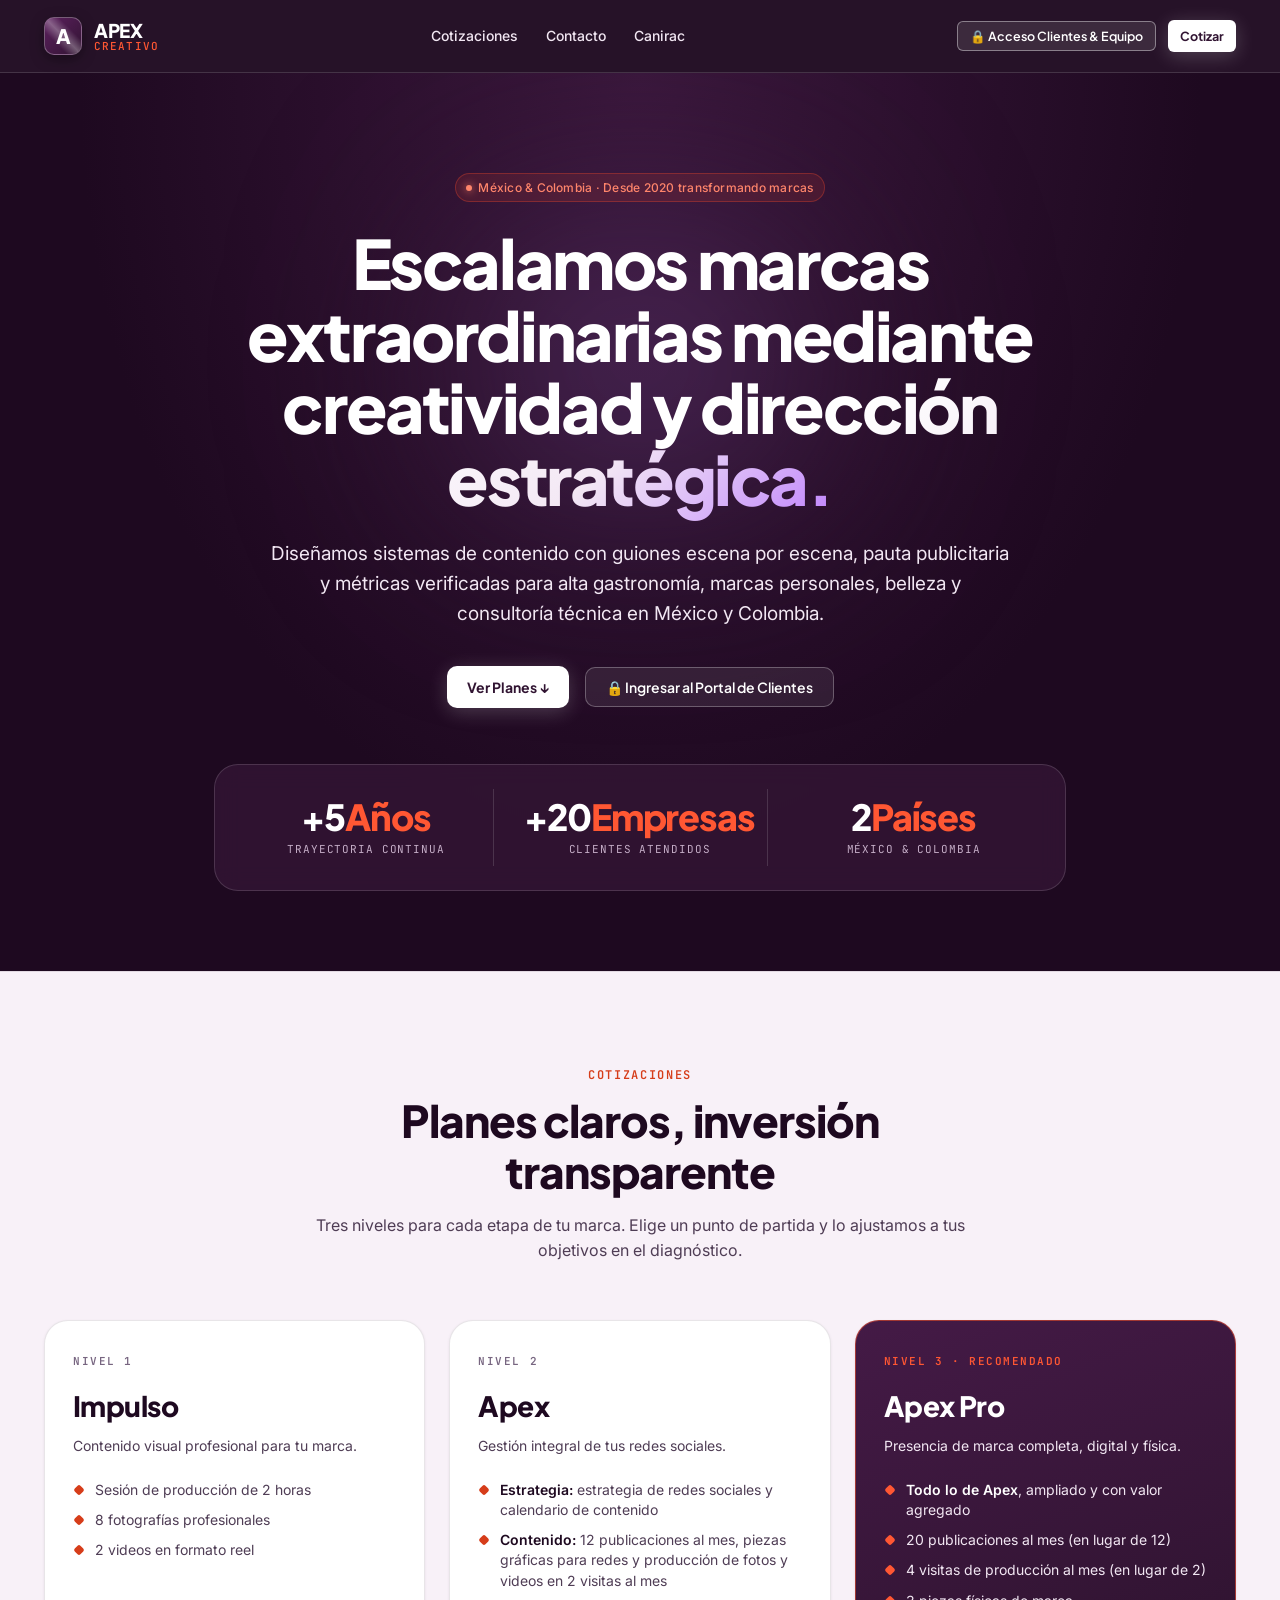
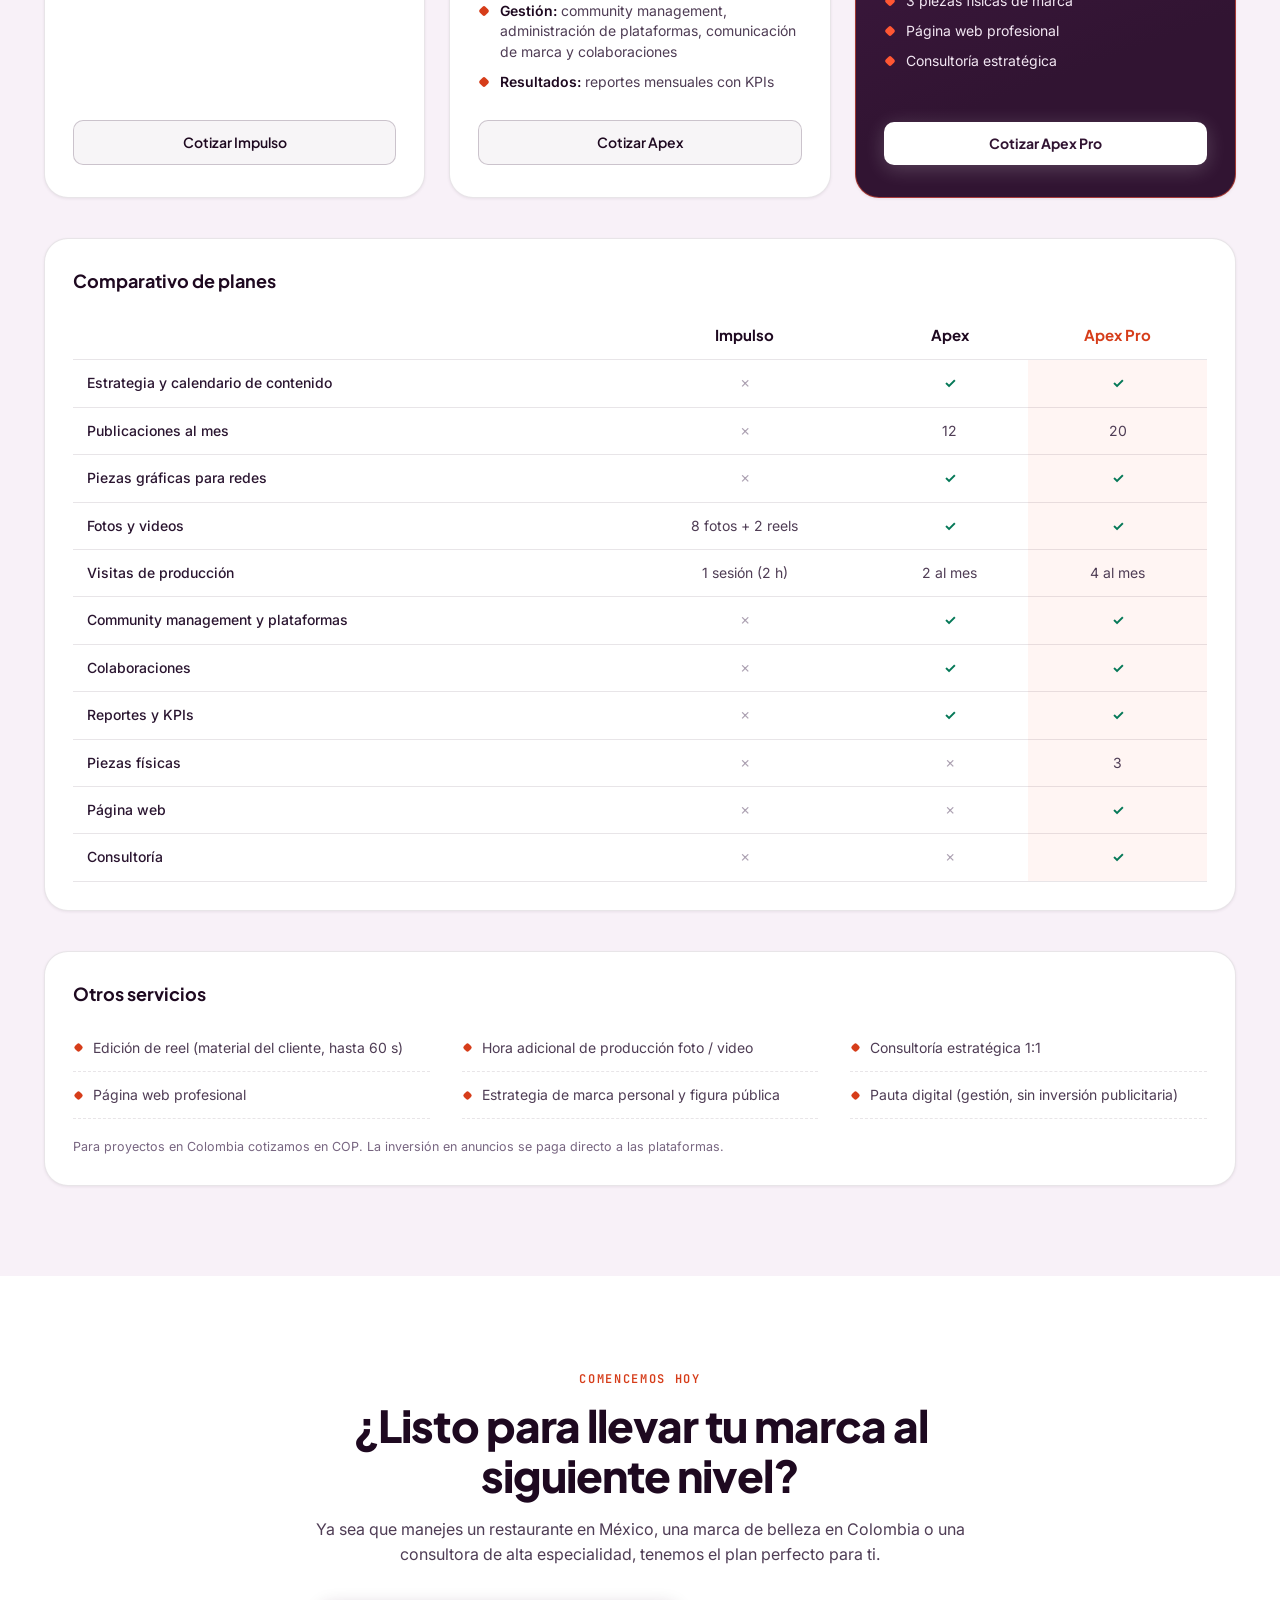
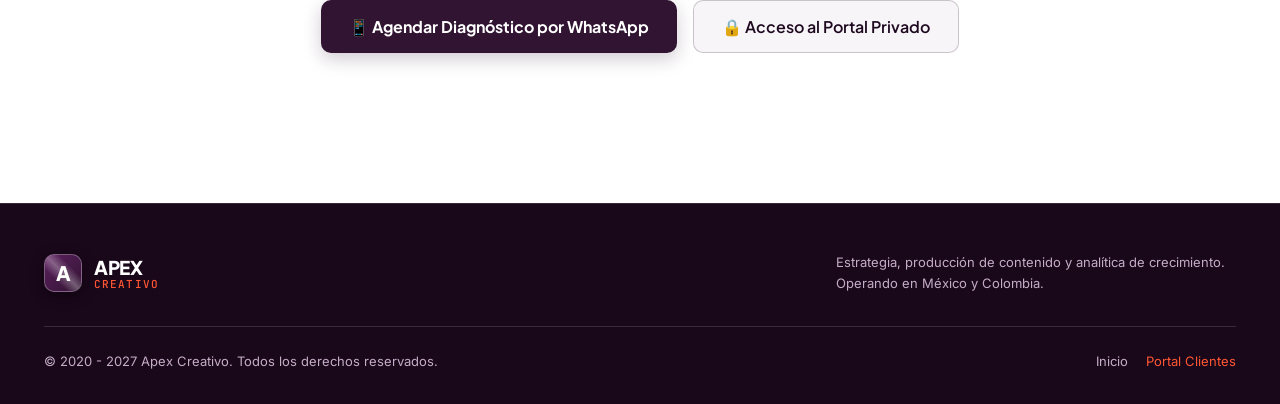
==== commit 13c8e9a1: "Add files via upload" ====
--- a/index.html
+++ b/index.html
@@ -30,6 +30,7 @@
       <ul class="nav-links">
         <li><a href="#cotizaciones" class="nav-link">Cotizaciones</a></li>
         <li><a href="#contacto" class="nav-link">Contacto</a></li>
+        <li><a href="canirac.html" class="nav-link">Canirac</a></li>
       </ul>
 
       <div class="nav-actions">
